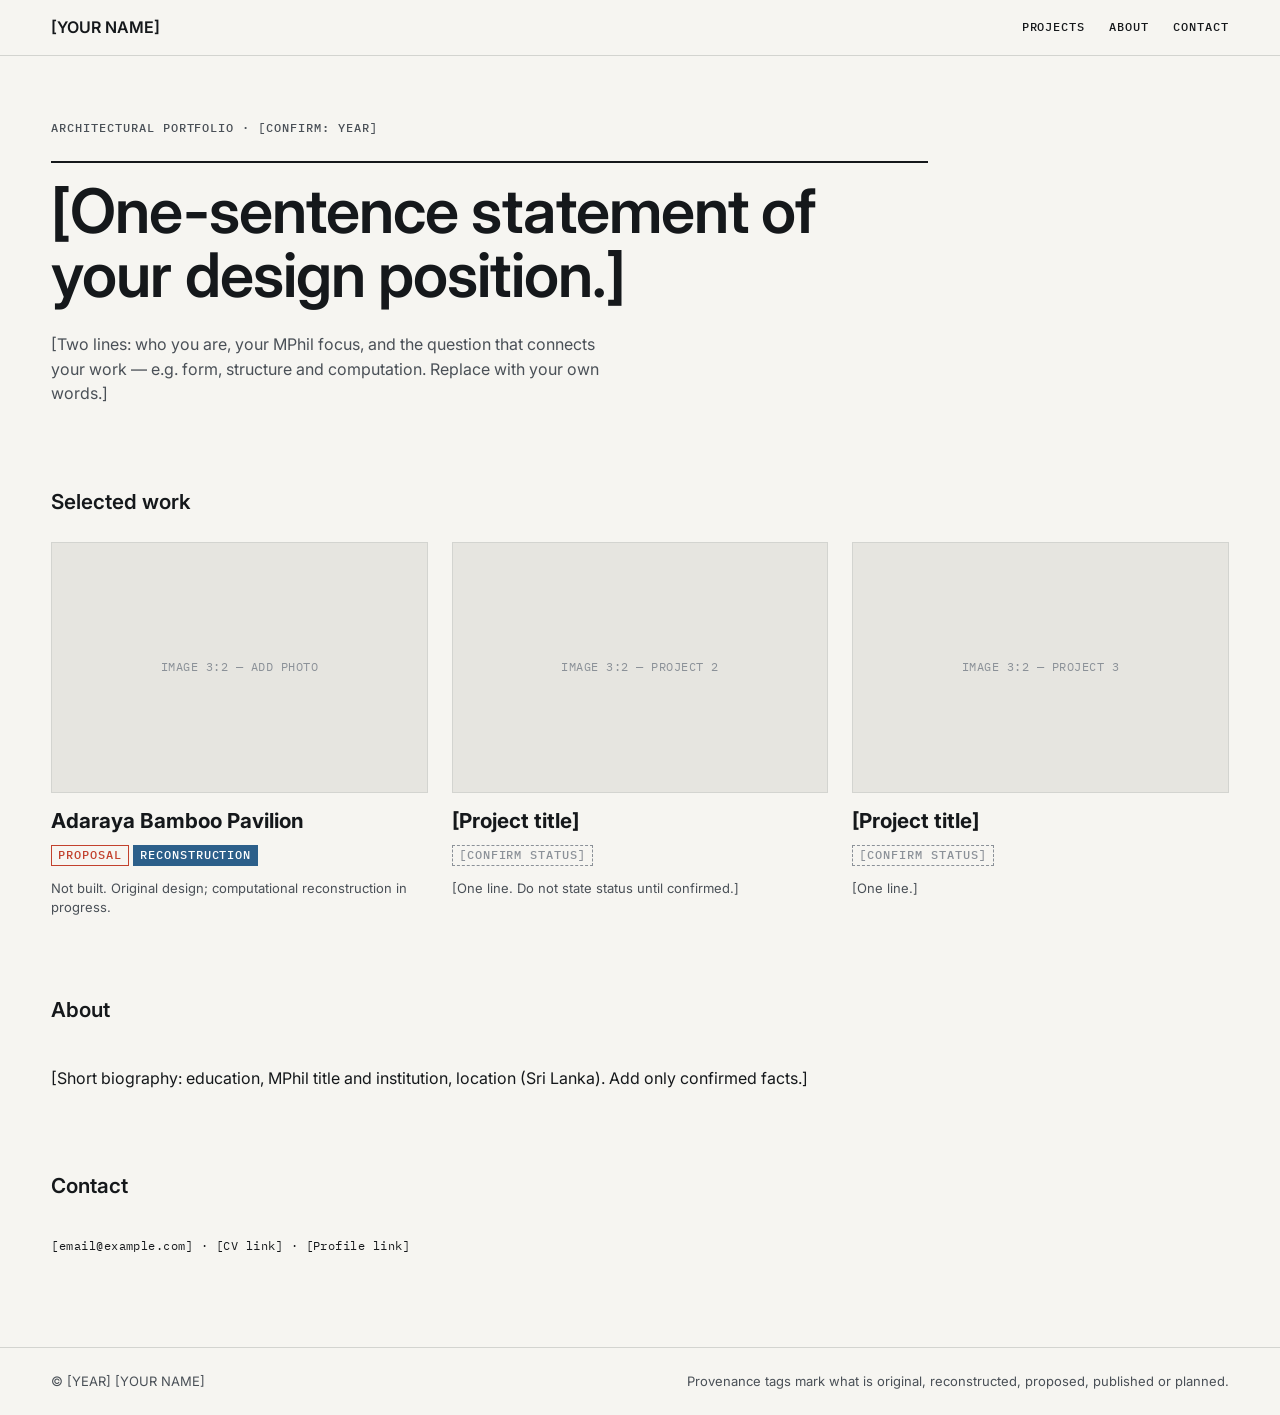
==== index.html @ 56c0d3c2 "Add files via upload" ====
<!doctype html>
<html lang="en">
<head>
<meta charset="utf-8">
<meta name="viewport" content="width=device-width, initial-scale=1">
<title>[YOUR NAME] — Architectural Portfolio</title>
<meta name="description" content="Architectural portfolio — [CONFIRM: one-line description].">
<link rel="preconnect" href="https://fonts.googleapis.com">
<link rel="preconnect" href="https://fonts.gstatic.com" crossorigin>
<link rel="stylesheet" href="https://fonts.googleapis.com/css2?family=Inter:wght@400;500;600&family=IBM+Plex+Mono:wght@400;500;600&display=swap">
<link rel="stylesheet" href="styles.css">
</head>
<body>
<header class="pf-nav"><div class="pf-grid">
  <a class="brand" href="./">[YOUR NAME]</a>
  <nav aria-label="Main"><ul class="pf-label">
    <li><a href="#projects">Projects</a></li>
    <li><a href="#about">About</a></li>
    <li><a href="#contact">Contact</a></li>
  </ul></nav>
</div></header>

<main>
<div class="pf-hero"><div class="pf-grid">
  <p class="pf-label" style="grid-column:1/-1">Architectural portfolio · [CONFIRM: year]</p>
  <h1>[One-sentence statement of your design position.]</h1>
  <p>[Two lines: who you are, your MPhil focus, and the question that connects your work — e.g. form, structure and computation. Replace with your own words.]</p>
</div></div>

<section id="projects"><div class="pf-grid">
  <h2>Selected work</h2>

  <a class="pf-card" href="adaraya/">
    <figure class="pf-figure">
      <div class="pf-figure__plate"><div class="pf-ph pf-annot">IMAGE 3:2 — ADD PHOTO</div></div>
      <figcaption class="pf-figure__caption">
        <h3>Adaraya Bamboo Pavilion</h3>
        <span class="pf-label pf-tag pf-tag--proposal">Proposal</span>
        <span class="pf-label pf-tag pf-tag--reconstruction">Reconstruction</span>
        <p class="pf-caption">Not built. Original design; computational reconstruction in progress.</p>
      </figcaption>
    </figure>
  </a>

  <a class="pf-card" href="#projects" aria-disabled="true">
    <figure class="pf-figure">
      <div class="pf-figure__plate"><div class="pf-ph pf-annot">IMAGE 3:2 — PROJECT 2</div></div>
      <figcaption class="pf-figure__caption">
        <h3>[Project title]</h3>
        <span class="pf-label pf-tag pf-tag--planned">[CONFIRM status]</span>
        <p class="pf-caption">[One line. Do not state status until confirmed.]</p>
      </figcaption>
    </figure>
  </a>

  <a class="pf-card" href="#projects" aria-disabled="true">
    <figure class="pf-figure">
      <div class="pf-figure__plate"><div class="pf-ph pf-annot">IMAGE 3:2 — PROJECT 3</div></div>
      <figcaption class="pf-figure__caption">
        <h3>[Project title]</h3>
        <span class="pf-label pf-tag pf-tag--planned">[CONFIRM status]</span>
        <p class="pf-caption">[One line.]</p>
      </figcaption>
    </figure>
  </a>
</div></section>

<section id="about"><div class="pf-grid">
  <h2>About</h2>
  <div class="pf-main-col"><p>[Short biography: education, MPhil title and institution, location (Sri Lanka). Add only confirmed facts.]</p></div>
</div></section>

<section id="contact"><div class="pf-grid">
  <h2>Contact</h2>
  <div class="pf-main-col"><p class="pf-annot">[email@example.com] · [CV link] · [Profile link]</p></div>
</div></section>
</main>

<footer class="pf-footer"><div class="pf-grid pf-caption">
  <span>© [YEAR] [YOUR NAME]</span>
  <span>Provenance tags mark what is original, reconstructed, proposed, published or planned.</span>
</div></footer>
</body>
</html>
---- styles.css ----
/* Architectural Portfolio design tokens v1.0 (2026-11-19)
   Prefix: --pf-   Print values in mm are reference only; web values are px/rem.
   1 print baseline (4 mm) = 1 web unit (--pf-u = 0.5rem = 8px). */


:root {
  /* colour */
  --pf-color-paper: #F6F5F1;   /* Page background */
  --pf-color-plate: #FFFFFF;   /* Drawing and screenshot plates */
  --pf-color-wash: #E6E5E0;   /* Image placeholders, quiet panels */
  --pf-color-rule: #D3D4D0;   /* Hairlines, grid lines, hatching */
  --pf-color-slate: #8B9198;   /* Dimension lines, hidden lines, tertiary labels */
  --pf-color-graphite: #4A5057;   /* Secondary text, captions, edges */
  --pf-color-ink: #15181B;   /* Primary text, cut lines, title rules */
  --pf-color-param: #2C5F8A;   /* Computed geometry, reconstruction, tension */
  --pf-color-thrust: #C2412D;   /* Accent: compression, proposals, one key point per page */
  --pf-color-param-tint: #DCE6EF;   /* Fill behind computed diagrams */
  --pf-color-thrust-tint: #F3DAD4;   /* Fill behind proposal notes */
  /* semantic aliases */
  --pf-color-bg: var(--pf-color-paper);
  --pf-color-surface: var(--pf-color-plate);
  --pf-color-text: var(--pf-color-ink);
  --pf-color-text-muted: var(--pf-color-graphite);
  --pf-color-line: var(--pf-color-rule);
  --pf-color-line-strong: var(--pf-color-slate);
  --pf-color-accent: var(--pf-color-thrust);
  --pf-color-computed: var(--pf-color-param);
  --pf-color-compression: var(--pf-color-thrust);
  --pf-color-tension: var(--pf-color-param);
  /* provenance */
  --pf-prov-original: var(--pf-color-ink);
  --pf-prov-reconstruction: var(--pf-color-param);
  --pf-prov-proposal: var(--pf-color-thrust);
  --pf-prov-published: var(--pf-color-ink);
  --pf-prov-planned: var(--pf-color-slate);

  /* typography */
  --pf-font-sans: Inter, Arial, 'Helvetica Neue', system-ui, sans-serif;
  --pf-font-mono: 'IBM Plex Mono', ui-monospace, Consolas, 'Courier New', monospace;
  --pf-type-display-size: clamp(2.25rem, 1.6rem + 2.8vw, 4rem);
  --pf-type-display-lh: 1.05;
  --pf-type-display-weight: 600;
  --pf-type-display-tracking: -0.015em;
  --pf-type-h1-size: clamp(1.75rem, 1.4rem + 1.2vw, 2.5rem);
  --pf-type-h1-lh: 1.15;
  --pf-type-h1-weight: 600;
  --pf-type-h1-tracking: -0.01em;
  --pf-type-h2-size: clamp(1.125rem, 1.05rem + 0.3vw, 1.375rem);
  --pf-type-h2-lh: 1.3;
  --pf-type-h2-weight: 600;
  --pf-type-h2-tracking: 0;
  --pf-type-body-size: 1rem;
  --pf-type-body-lh: 1.55;
  --pf-type-body-weight: 400;
  --pf-type-body-tracking: 0;
  --pf-type-caption-size: 0.8125rem;
  --pf-type-caption-lh: 1.45;
  --pf-type-caption-weight: 400;
  --pf-type-caption-tracking: 0;
  --pf-type-label-size: 0.75rem;
  --pf-type-label-lh: 1.4;
  --pf-type-label-weight: 500;
  --pf-type-label-tracking: 0.08em;
  --pf-type-annot-size: 0.75rem;
  --pf-type-annot-lh: 1.4;
  --pf-type-annot-weight: 400;
  --pf-type-annot-tracking: 0.04em;

  /* spacing: 1 unit = 8px = one 4 mm print baseline */
  --pf-u: 0.5rem;
  --pf-space-1: 0.25rem;   /* 4px */
  --pf-space-2: 0.5rem;   /* 8px */
  --pf-space-3: 0.75rem;   /* 12px */
  --pf-space-4: 1rem;   /* 16px */
  --pf-space-5: 1.5rem;   /* 24px */
  --pf-space-6: 2rem;   /* 32px */
  --pf-space-7: 3rem;   /* 48px */
  --pf-space-8: 4rem;   /* 64px */
  --pf-space-9: 6rem;   /* 96px */

  /* grid (mobile first) */
  --pf-cols: 4;  --pf-gutter: 16px;  --pf-margin: 16px;  --pf-max: 1440px;
  --pf-nav-h: 56px;

  /* lines (web equivalents of print weights) */
  --pf-line-hair: 1px;  --pf-line-edge: 1.5px;  --pf-line-cut: 2px;

  /* image ratios */
  --pf-ratio-plate: 297 / 210;
  --pf-ratio-photo: 3 / 2;
  --pf-ratio-photo-43: 4 / 3;
  --pf-ratio-wide: 16 / 9;
  --pf-ratio-viewer: 16 / 10;
  --pf-ratio-pano: 4 / 1;
  --pf-ratio-square: 1 / 1;
  --pf-ratio-portrait: 4 / 5;

  /* motion */
  --pf-ms-fast: 120ms;  --pf-ms-base: 200ms;  --pf-ease: cubic-bezier(0.2, 0, 0, 1);
}

/* breakpoints: use min-width, mobile first. Custom properties cannot be used inside @media. */
@media (min-width: 600px) { :root { --pf-cols: 8; --pf-gutter: 20px; --pf-margin: 24px; } }
@media (min-width: 1024px) { :root { --pf-cols: 12; --pf-gutter: 24px; --pf-margin: clamp(24px, 4vw, 64px); } }
@media (min-width: 1440px) { :root { --pf-cols: 12; --pf-gutter: 24px; --pf-margin: 64px; } }

/* ---------- base layer (small, optional) ---------- */
html { font-size: 100%; }
body { margin: 0; background: var(--pf-color-bg); color: var(--pf-color-text);
  font: var(--pf-type-body-weight) var(--pf-type-body-size)/var(--pf-type-body-lh) var(--pf-font-sans); }
.pf-grid { display: grid; grid-template-columns: repeat(var(--pf-cols), minmax(0, 1fr));
  column-gap: var(--pf-gutter); row-gap: var(--pf-gutter);
  max-width: var(--pf-max); margin-inline: auto; padding-inline: var(--pf-margin); }
.pf-label { font: var(--pf-type-label-weight) var(--pf-type-label-size)/var(--pf-type-label-lh) var(--pf-font-mono);
  letter-spacing: var(--pf-type-label-tracking); text-transform: uppercase; }
.pf-annot { font: var(--pf-type-annot-weight) var(--pf-type-annot-size)/var(--pf-type-annot-lh) var(--pf-font-mono);
  letter-spacing: var(--pf-type-annot-tracking); }
.pf-caption { font-size: var(--pf-type-caption-size); line-height: var(--pf-type-caption-lh); color: var(--pf-color-text-muted); }
.pf-h1 { font-size: var(--pf-type-h1-size); line-height: var(--pf-type-h1-lh); font-weight: 600; letter-spacing: var(--pf-type-h1-tracking); }
.pf-tag { display: inline-block; padding: 1px 6px; border: 1px solid currentColor; }
.pf-tag--original { background: var(--pf-prov-original); color: var(--pf-color-paper); border-color: var(--pf-prov-original); }
.pf-tag--reconstruction { background: var(--pf-prov-reconstruction); color: #fff; border-color: var(--pf-prov-reconstruction); }
.pf-tag--proposal { color: var(--pf-prov-proposal); }
.pf-tag--published { color: var(--pf-prov-published); }
.pf-tag--planned { color: var(--pf-prov-planned); border-style: dashed; }
.pf-figure { margin: 0; }
.pf-figure__plate { aspect-ratio: var(--pf-ratio-photo); background: var(--pf-color-wash); overflow: hidden; }
.pf-figure__plate--drawing { aspect-ratio: var(--pf-ratio-plate); background: var(--pf-color-surface); }
.pf-figure__plate--viewer { aspect-ratio: var(--pf-ratio-viewer); }
.pf-figure__plate > img, .pf-figure__plate > svg { width: 100%; height: 100%; object-fit: cover; display: block; }
.pf-figure__caption { margin-top: var(--pf-space-2); }
@media (prefers-reduced-motion: reduce) { * { transition: none !important; animation: none !important; } }

/* ---------- site layer ---------- */
*,*::before,*::after{box-sizing:border-box}
a{color:inherit;text-underline-offset:3px}
a:hover{color:var(--pf-color-param)}
:focus-visible{outline:2px solid var(--pf-color-param);outline-offset:2px}
.pf-nav{position:sticky;top:0;z-index:10;height:var(--pf-nav-h);background:var(--pf-color-paper);border-bottom:var(--pf-line-hair) solid var(--pf-color-rule)}
.pf-nav .pf-grid{height:100%;align-items:center;display:flex;justify-content:space-between}
.pf-nav a{text-decoration:none}
.pf-nav ul{display:flex;gap:var(--pf-space-5);list-style:none;margin:0;padding:0}
.pf-nav .brand{font-weight:600}
.pf-hero{padding-block:var(--pf-space-8) var(--pf-space-7)}
.pf-hero h1{grid-column:1/-1;font-size:var(--pf-type-display-size);line-height:var(--pf-type-display-lh);font-weight:var(--pf-type-display-weight);letter-spacing:var(--pf-type-display-tracking);margin:0;border-top:var(--pf-line-cut) solid var(--pf-color-ink);padding-top:var(--pf-space-4)}
.pf-hero p{grid-column:1/-1;max-width:40rem;color:var(--pf-color-text-muted);margin:0}
@media(min-width:1024px){.pf-hero h1{grid-column:1/10}.pf-hero p{grid-column:1/7}}
section{padding-block:var(--pf-space-6)}
section>.pf-grid>h2{grid-column:1/-1;font-size:var(--pf-type-h2-size);margin:0;font-weight:600}
.pf-card{grid-column:1/-1;text-decoration:none;display:block}
@media(min-width:600px){.pf-card{grid-column:span 4}}
@media(min-width:1024px){.pf-card{grid-column:span 4}}
.pf-card .pf-figure__plate{border:var(--pf-line-hair) solid var(--pf-color-rule);transition:border-color var(--pf-ms-base) var(--pf-ease)}
.pf-card:hover .pf-figure__plate{border-color:var(--pf-color-ink)}
.pf-card h3{font-size:var(--pf-type-h2-size);margin:var(--pf-space-3) 0 var(--pf-space-1)}
.pf-ph{display:flex;align-items:center;justify-content:center;height:100%;color:var(--pf-color-slate)}
.pf-main-col{grid-column:1/-1}
@media(min-width:1024px){.pf-main-col{grid-column:1/9}.pf-side{grid-column:9/-1}}
.pf-side{grid-column:1/-1;border-top:var(--pf-line-hair) solid var(--pf-color-rule);padding-top:var(--pf-space-3)}
.pf-side dt{margin-top:var(--pf-space-3);color:var(--pf-color-text-muted)}
.pf-side dd{margin:var(--pf-space-1) 0 0}
.pf-note{background:var(--pf-color-thrust-tint);padding:var(--pf-space-3) var(--pf-space-4);border-left:3px solid var(--pf-color-thrust)}
.pf-block{grid-column:1/-1}
.pf-block h2{font-size:var(--pf-type-h2-size);margin:0 0 var(--pf-space-3)}
.pf-footer{border-top:var(--pf-line-hair) solid var(--pf-color-rule);padding-block:var(--pf-space-5);margin-top:var(--pf-space-7)}
.pf-footer .pf-grid{display:flex;justify-content:space-between;flex-wrap:wrap;gap:var(--pf-space-3)}
@media(min-width:1024px){.pf-side{grid-column:9/-1;border-top:0;padding-top:0}}
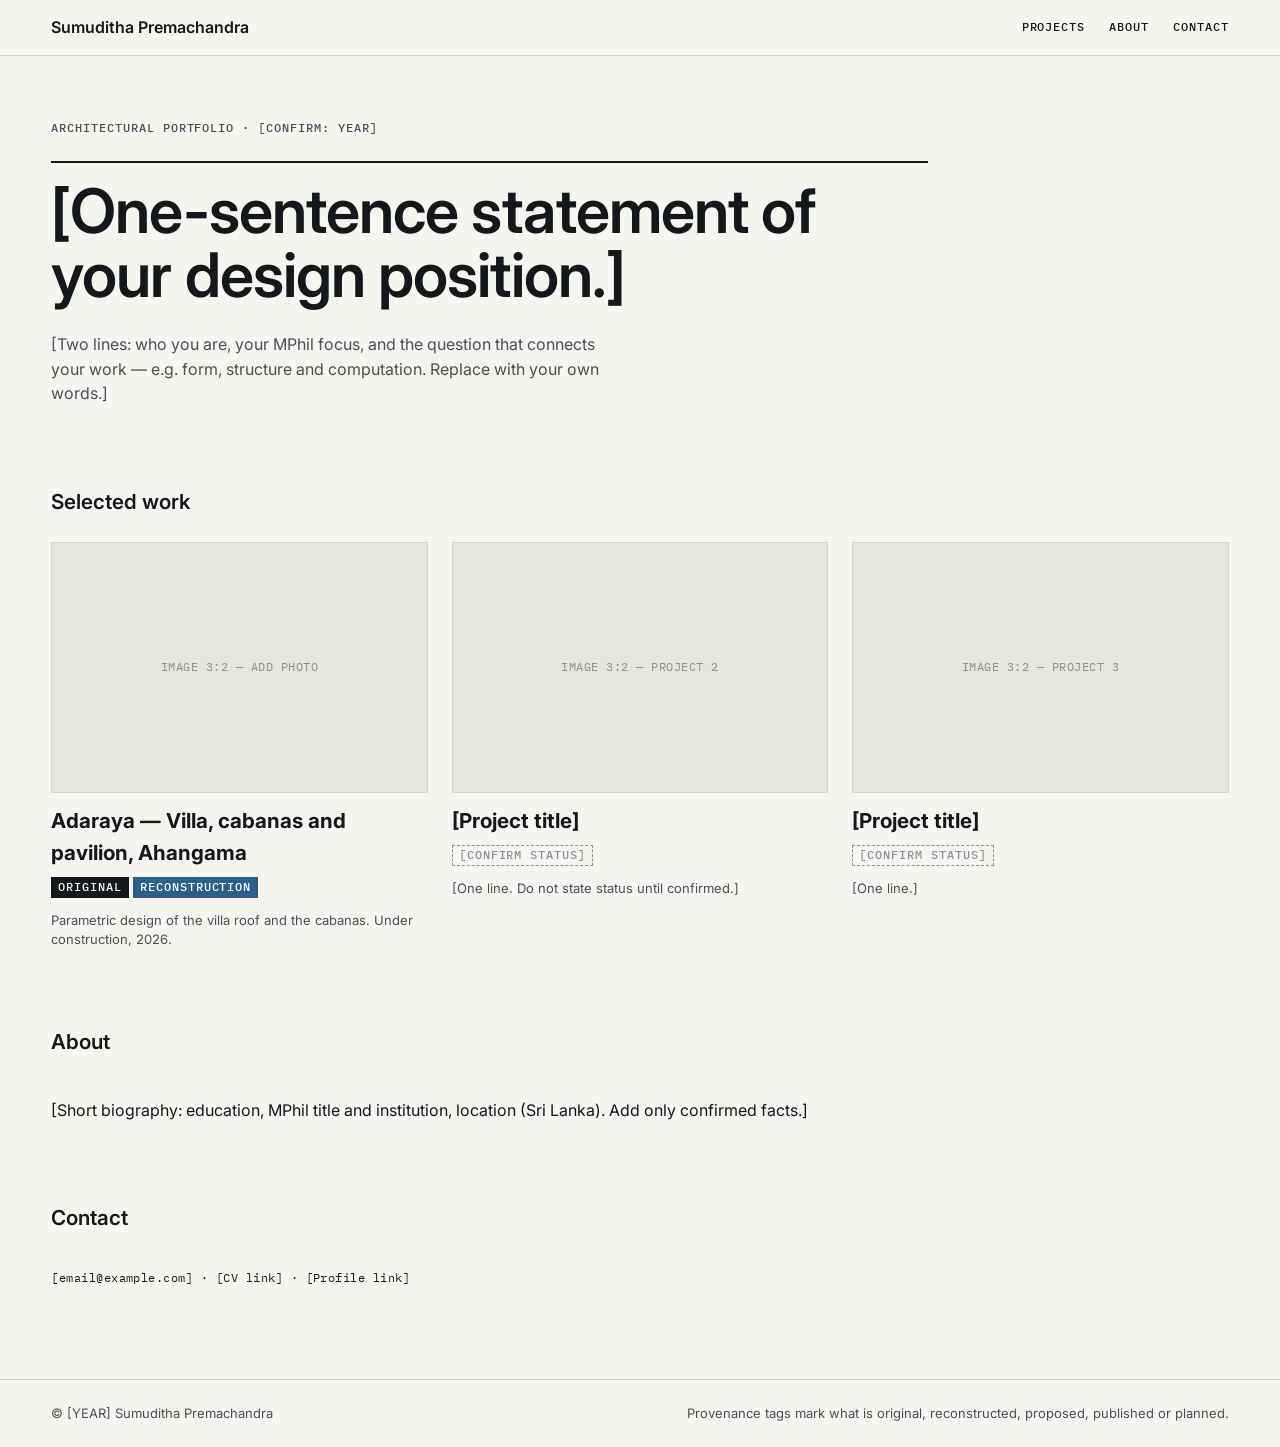
==== commit 42d97f0e: "Add name and Adaraya project details Co-Authored-By: Claude Sonnet 5.5 <noreply@anthropic.com> Claud" ====
--- a/index.html
+++ b/index.html
@@ -3,7 +3,7 @@
 <head>
 <meta charset="utf-8">
 <meta name="viewport" content="width=device-width, initial-scale=1">
-<title>[YOUR NAME] — Architectural Portfolio</title>
+<title>Sumuditha Premachandra — Architectural Portfolio</title>
 <meta name="description" content="Architectural portfolio — [CONFIRM: one-line description].">
 <link rel="preconnect" href="https://fonts.googleapis.com">
 <link rel="preconnect" href="https://fonts.gstatic.com" crossorigin>
@@ -12,7 +12,7 @@
 </head>
 <body>
 <header class="pf-nav"><div class="pf-grid">
-  <a class="brand" href="./">[YOUR NAME]</a>
+  <a class="brand" href="./">Sumuditha Premachandra</a>
   <nav aria-label="Main"><ul class="pf-label">
     <li><a href="#projects">Projects</a></li>
     <li><a href="#about">About</a></li>
@@ -34,10 +34,10 @@
     <figure class="pf-figure">
       <div class="pf-figure__plate"><div class="pf-ph pf-annot">IMAGE 3:2 — ADD PHOTO</div></div>
       <figcaption class="pf-figure__caption">
-        <h3>Adaraya Bamboo Pavilion</h3>
-        <span class="pf-label pf-tag pf-tag--proposal">Proposal</span>
+        <h3>Adaraya — Villa, cabanas and pavilion, Ahangama</h3>
+        <span class="pf-label pf-tag pf-tag--original">Original</span>
         <span class="pf-label pf-tag pf-tag--reconstruction">Reconstruction</span>
-        <p class="pf-caption">Not built. Original design; computational reconstruction in progress.</p>
+        <p class="pf-caption">Parametric design of the villa roof and the cabanas. Under construction, 2026.</p>
       </figcaption>
     </figure>
   </a>
@@ -77,7 +77,7 @@
 </main>
 
 <footer class="pf-footer"><div class="pf-grid pf-caption">
-  <span>© [YEAR] [YOUR NAME]</span>
+  <span>© [YEAR] Sumuditha Premachandra</span>
   <span>Provenance tags mark what is original, reconstructed, proposed, published or planned.</span>
 </div></footer>
 </body>
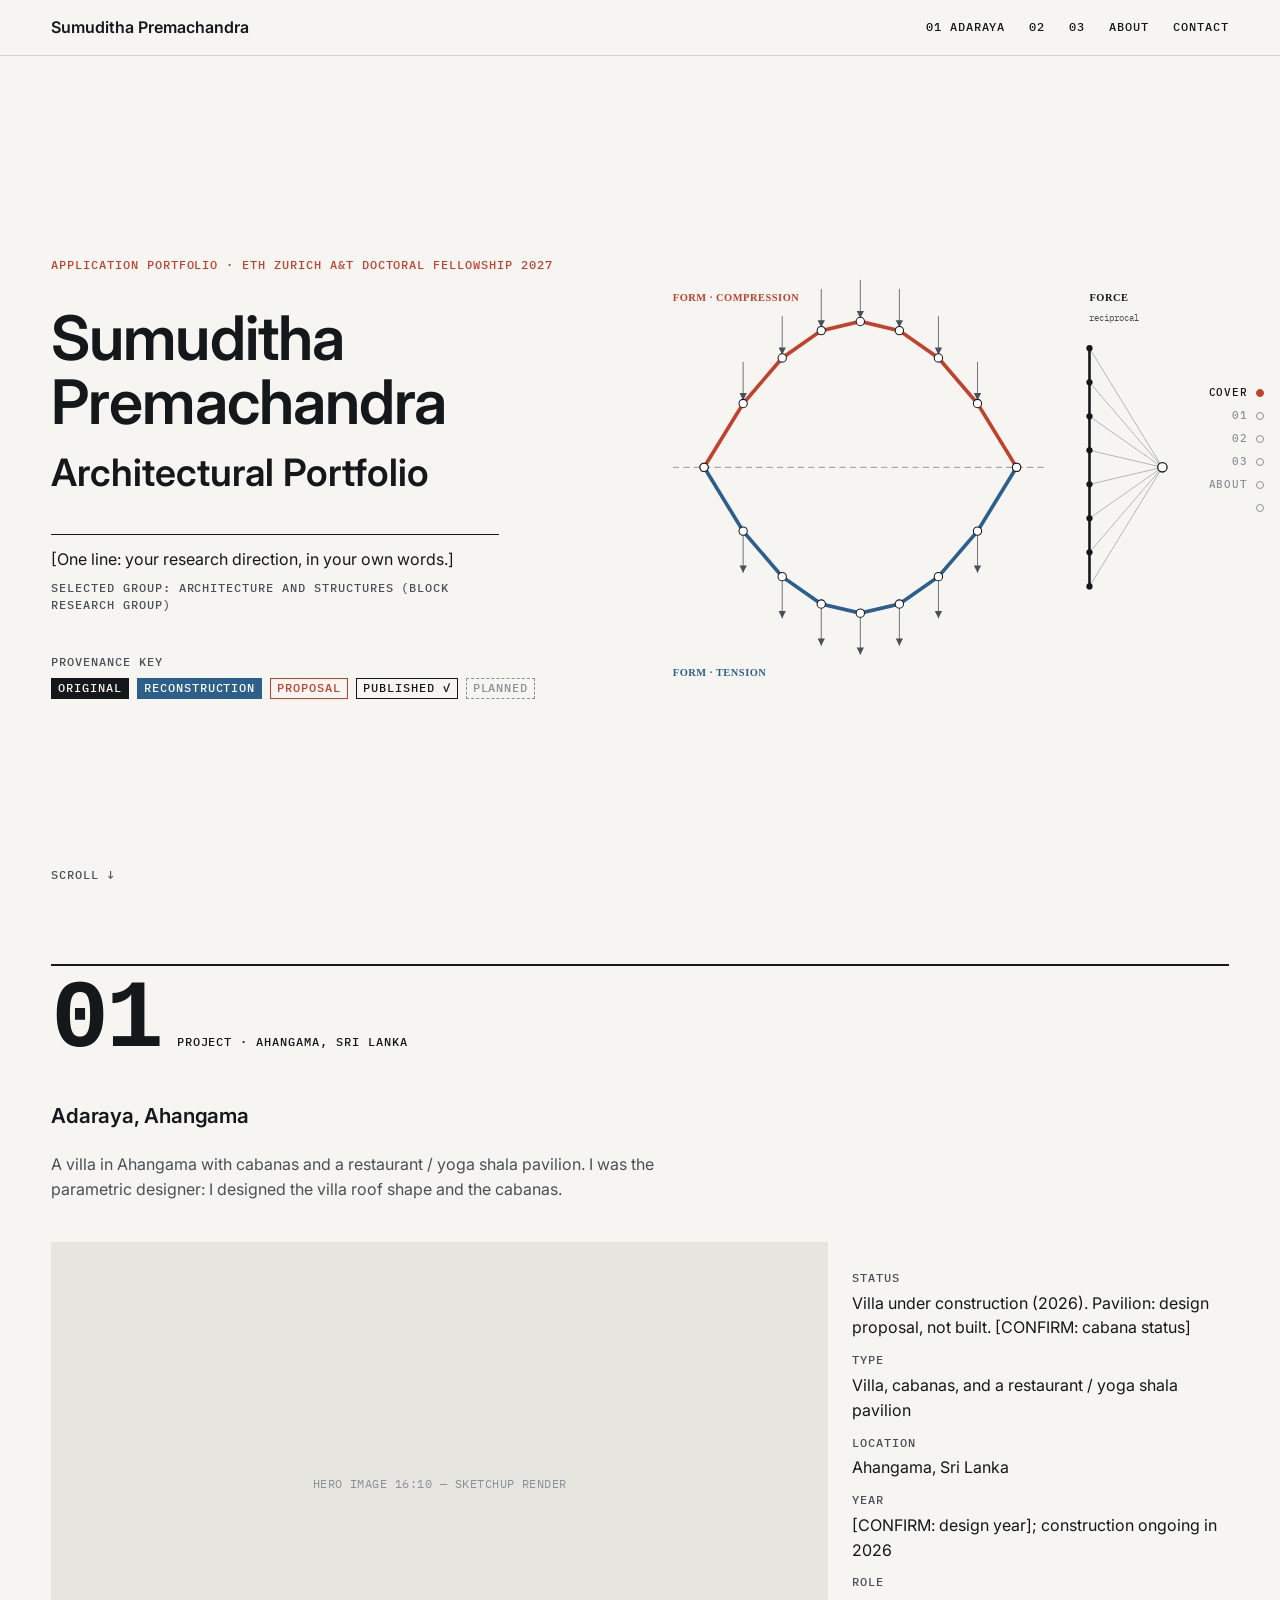
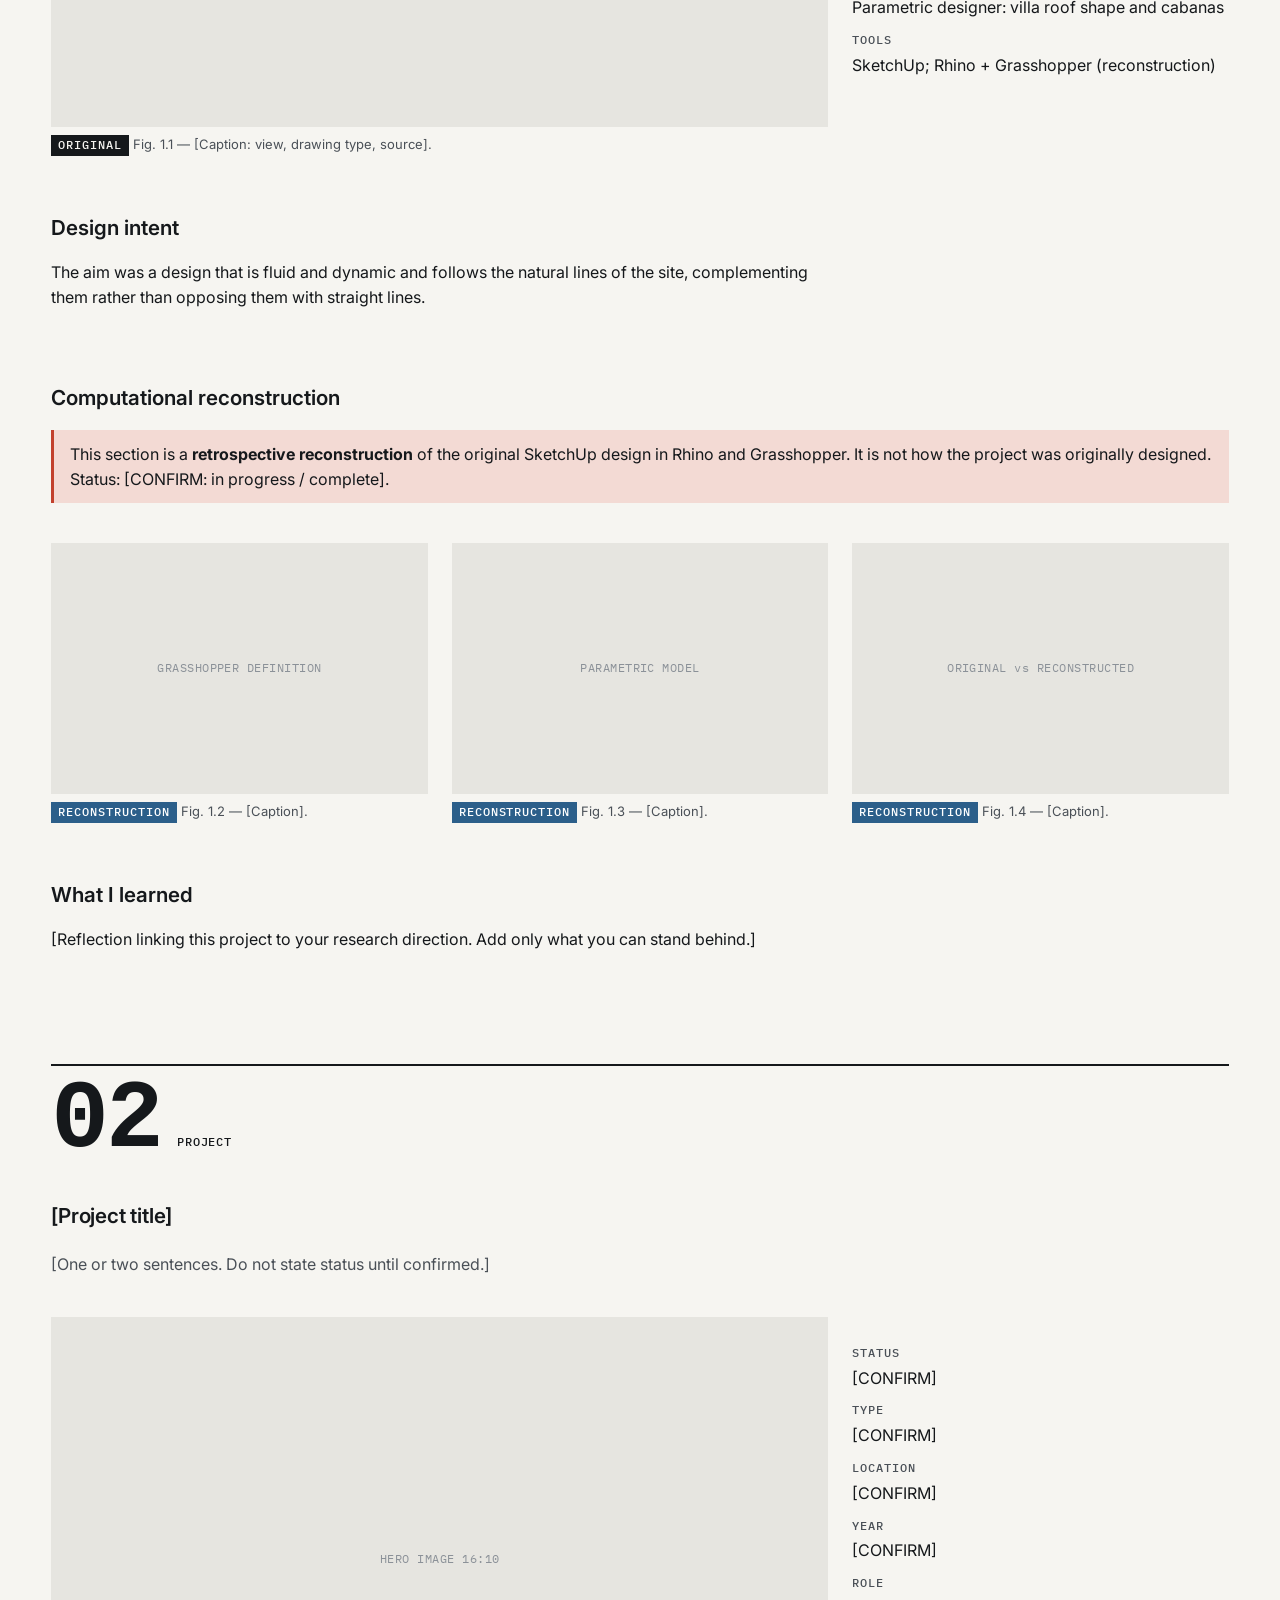
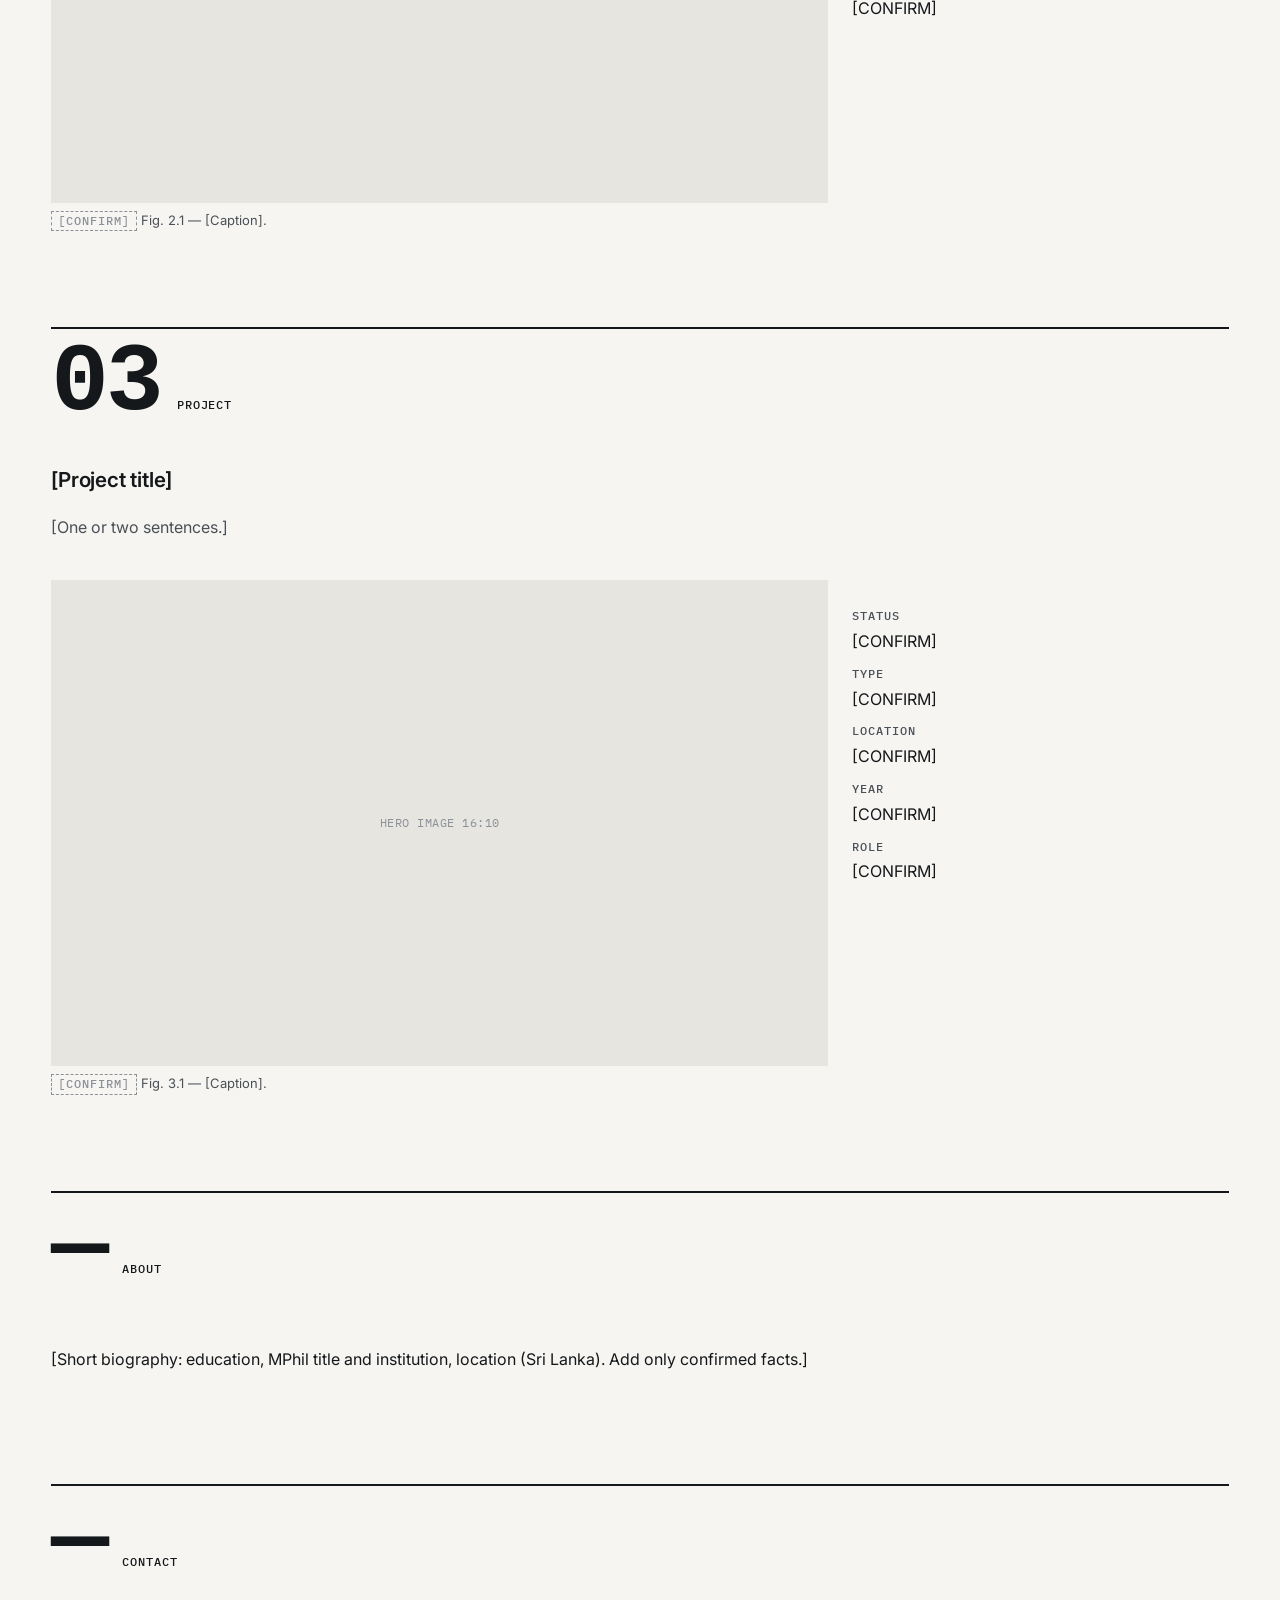
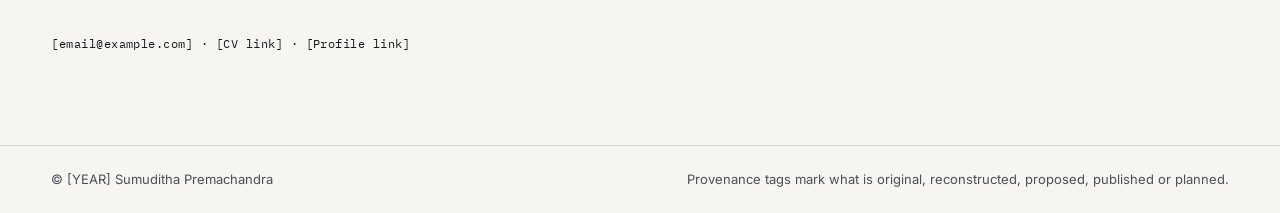
==== commit 67bc3947: "Single-page scrolling portfolio with cover, numbered project sections and progress indicator Co-Auth" ====
--- a/index.html
+++ b/index.html
@@ -4,7 +4,7 @@
 <meta charset="utf-8">
 <meta name="viewport" content="width=device-width, initial-scale=1">
 <title>Sumuditha Premachandra — Architectural Portfolio</title>
-<meta name="description" content="Architectural portfolio — [CONFIRM: one-line description].">
+<meta name="description" content="Architectural portfolio of Sumuditha Premachandra, applying to the ETH Zurich Architecture and Technology Doctoral Fellowship 2027.">
 <link rel="preconnect" href="https://fonts.googleapis.com">
 <link rel="preconnect" href="https://fonts.gstatic.com" crossorigin>
 <link rel="stylesheet" href="https://fonts.googleapis.com/css2?family=Inter:wght@400;500;600&family=IBM+Plex+Mono:wght@400;500;600&display=swap">
@@ -12,73 +12,171 @@
 </head>
 <body>
 <header class="pf-nav"><div class="pf-grid">
-  <a class="brand" href="./">Sumuditha Premachandra</a>
+  <a class="brand" href="#top">Sumuditha Premachandra</a>
   <nav aria-label="Main"><ul class="pf-label">
-    <li><a href="#projects">Projects</a></li>
+    <li><a href="#adaraya">01 Adaraya</a></li>
+    <li><a href="#project-2">02</a></li>
+    <li><a href="#project-3">03</a></li>
     <li><a href="#about">About</a></li>
     <li><a href="#contact">Contact</a></li>
   </ul></nav>
 </div></header>
 
+<nav class="pf-progress" aria-label="Section progress">
+  <a href="#top" data-s="top" aria-label="Cover"><span>Cover</span></a>
+  <a href="#adaraya" data-s="adaraya" aria-label="01 Adaraya"><span>01</span></a>
+  <a href="#project-2" data-s="project-2" aria-label="02"><span>02</span></a>
+  <a href="#project-3" data-s="project-3" aria-label="03"><span>03</span></a>
+  <a href="#about" data-s="about" aria-label="About"><span>About</span></a>
+  <a href="#contact" data-s="contact" aria-label="Contact"><span>Contact</span></a>
+</nav>
+
 <main>
-<div class="pf-hero"><div class="pf-grid">
-  <p class="pf-label" style="grid-column:1/-1">Architectural portfolio · [CONFIRM: year]</p>
-  <h1>[One-sentence statement of your design position.]</h1>
-  <p>[Two lines: who you are, your MPhil focus, and the question that connects your work — e.g. form, structure and computation. Replace with your own words.]</p>
-</div></div>
-
-<section id="projects"><div class="pf-grid">
-  <h2>Selected work</h2>
-
-  <a class="pf-card" href="adaraya/">
-    <figure class="pf-figure">
-      <div class="pf-figure__plate"><div class="pf-ph pf-annot">IMAGE 3:2 — ADD PHOTO</div></div>
-      <figcaption class="pf-figure__caption">
-        <h3>Adaraya — Villa, cabanas and pavilion, Ahangama</h3>
-        <span class="pf-label pf-tag pf-tag--original">Original</span>
-        <span class="pf-label pf-tag pf-tag--reconstruction">Reconstruction</span>
-        <p class="pf-caption">Parametric design of the villa roof and the cabanas. Under construction, 2026.</p>
-      </figcaption>
-    </figure>
-  </a>
-
-  <a class="pf-card" href="#projects" aria-disabled="true">
-    <figure class="pf-figure">
-      <div class="pf-figure__plate"><div class="pf-ph pf-annot">IMAGE 3:2 — PROJECT 2</div></div>
-      <figcaption class="pf-figure__caption">
-        <h3>[Project title]</h3>
-        <span class="pf-label pf-tag pf-tag--planned">[CONFIRM status]</span>
-        <p class="pf-caption">[One line. Do not state status until confirmed.]</p>
-      </figcaption>
-    </figure>
-  </a>
-
-  <a class="pf-card" href="#projects" aria-disabled="true">
-    <figure class="pf-figure">
-      <div class="pf-figure__plate"><div class="pf-ph pf-annot">IMAGE 3:2 — PROJECT 3</div></div>
-      <figcaption class="pf-figure__caption">
-        <h3>[Project title]</h3>
-        <span class="pf-label pf-tag pf-tag--planned">[CONFIRM status]</span>
-        <p class="pf-caption">[One line.]</p>
-      </figcaption>
-    </figure>
-  </a>
+<!-- COVER -->
+<section id="top" class="pf-cover" data-section="top"><div class="pf-grid">
+  <div class="pf-cover__text">
+    <p class="pf-label pf-accent">Application portfolio · ETH Zurich A&amp;T Doctoral Fellowship 2027</p>
+    <h1 class="pf-cover__name">Sumuditha Premachandra</h1>
+    <p class="pf-cover__title">Architectural Portfolio</p>
+    <div class="pf-cover__rule">
+      <p>[One line: your research direction, in your own words.]</p>
+      <p class="pf-label pf-muted">Selected group: Architecture and Structures (Block Research Group)</p>
+    </div>
+    <div class="pf-cover__key">
+      <p class="pf-label pf-muted">Provenance key</p>
+      <span class="pf-label pf-tag pf-tag--original">Original</span>
+      <span class="pf-label pf-tag pf-tag--reconstruction">Reconstruction</span>
+      <span class="pf-label pf-tag pf-tag--proposal">Proposal</span>
+      <span class="pf-label pf-tag pf-tag--published">Published ✓</span>
+      <span class="pf-label pf-tag pf-tag--planned">Planned</span>
+    </div>
+  </div>
+  <div class="pf-cover__motif" role="img" aria-label="Form and force diagram: a compression arch in red above a tension chain in blue, with a reciprocal force polygon"><svg xmlns="http://www.w3.org/2000/svg" viewBox="0 0 100 84" width="100%" height="100%" ><line x1="4.00" y1="40.00" x2="76.00" y2="40.00" stroke="#8B9198" stroke-width="0.18" stroke-dasharray="1.2 0.8"/><polyline points="10.00,40.00 17.50,27.75 25.00,19.00 32.50,13.75 40.00,12.00 47.50,13.75 55.00,19.00 62.50,27.75 70.00,40.00" fill="none" stroke="#C2412D" stroke-width="0.7"/><polyline points="10.00,40.00 17.50,52.25 25.00,61.00 32.50,66.25 40.00,68.00 47.50,66.25 55.00,61.00 62.50,52.25 70.00,40.00" fill="none" stroke="#2C5F8A" stroke-width="0.7"/><line x1="17.50" y1="19.75" x2="17.50" y2="26.95" stroke="#4A5057" stroke-width="0.15"/><polygon points="16.80,25.75 18.20,25.75 17.50,27.15" fill="#4A5057"/><line x1="17.50" y1="53.05" x2="17.50" y2="60.25" stroke="#4A5057" stroke-width="0.15"/><polygon points="16.80,58.85 18.20,58.85 17.50,60.25" fill="#4A5057"/><line x1="25.00" y1="11.00" x2="25.00" y2="18.20" stroke="#4A5057" stroke-width="0.15"/><polygon points="24.30,17.00 25.70,17.00 25.00,18.40" fill="#4A5057"/><line x1="25.00" y1="61.80" x2="25.00" y2="69.00" stroke="#4A5057" stroke-width="0.15"/><polygon points="24.30,67.60 25.70,67.60 25.00,69.00" fill="#4A5057"/><line x1="32.50" y1="5.75" x2="32.50" y2="12.95" stroke="#4A5057" stroke-width="0.15"/><polygon points="31.80,11.75 33.20,11.75 32.50,13.15" fill="#4A5057"/><line x1="32.50" y1="67.05" x2="32.50" y2="74.25" stroke="#4A5057" stroke-width="0.15"/><polygon points="31.80,72.85 33.20,72.85 32.50,74.25" fill="#4A5057"/><line x1="40.00" y1="4.00" x2="40.00" y2="11.20" stroke="#4A5057" stroke-width="0.15"/><polygon points="39.30,10.00 40.70,10.00 40.00,11.40" fill="#4A5057"/><line x1="40.00" y1="68.80" x2="40.00" y2="76.00" stroke="#4A5057" stroke-width="0.15"/><polygon points="39.30,74.60 40.70,74.60 40.00,76.00" fill="#4A5057"/><line x1="47.50" y1="5.75" x2="47.50" y2="12.95" stroke="#4A5057" stroke-width="0.15"/><polygon points="46.80,11.75 48.20,11.75 47.50,13.15" fill="#4A5057"/><line x1="47.50" y1="67.05" x2="47.50" y2="74.25" stroke="#4A5057" stroke-width="0.15"/><polygon points="46.80,72.85 48.20,72.85 47.50,74.25" fill="#4A5057"/><line x1="55.00" y1="11.00" x2="55.00" y2="18.20" stroke="#4A5057" stroke-width="0.15"/><polygon points="54.30,17.00 55.70,17.00 55.00,18.40" fill="#4A5057"/><line x1="55.00" y1="61.80" x2="55.00" y2="69.00" stroke="#4A5057" stroke-width="0.15"/><polygon points="54.30,67.60 55.70,67.60 55.00,69.00" fill="#4A5057"/><line x1="62.50" y1="19.75" x2="62.50" y2="26.95" stroke="#4A5057" stroke-width="0.15"/><polygon points="61.80,25.75 63.20,25.75 62.50,27.15" fill="#4A5057"/><line x1="62.50" y1="53.05" x2="62.50" y2="60.25" stroke="#4A5057" stroke-width="0.15"/><polygon points="61.80,58.85 63.20,58.85 62.50,60.25" fill="#4A5057"/><circle cx="10.00" cy="40.00" r="0.8" fill="#fff" stroke="#15181B" stroke-width="0.2"/><circle cx="17.50" cy="27.75" r="0.8" fill="#fff" stroke="#15181B" stroke-width="0.2"/><circle cx="25.00" cy="19.00" r="0.8" fill="#fff" stroke="#15181B" stroke-width="0.2"/><circle cx="32.50" cy="13.75" r="0.8" fill="#fff" stroke="#15181B" stroke-width="0.2"/><circle cx="40.00" cy="12.00" r="0.8" fill="#fff" stroke="#15181B" stroke-width="0.2"/><circle cx="47.50" cy="13.75" r="0.8" fill="#fff" stroke="#15181B" stroke-width="0.2"/><circle cx="55.00" cy="19.00" r="0.8" fill="#fff" stroke="#15181B" stroke-width="0.2"/><circle cx="62.50" cy="27.75" r="0.8" fill="#fff" stroke="#15181B" stroke-width="0.2"/><circle cx="70.00" cy="40.00" r="0.8" fill="#fff" stroke="#15181B" stroke-width="0.2"/><circle cx="10.00" cy="40.00" r="0.8" fill="#fff" stroke="#15181B" stroke-width="0.2"/><circle cx="17.50" cy="52.25" r="0.8" fill="#fff" stroke="#15181B" stroke-width="0.2"/><circle cx="25.00" cy="61.00" r="0.8" fill="#fff" stroke="#15181B" stroke-width="0.2"/><circle cx="32.50" cy="66.25" r="0.8" fill="#fff" stroke="#15181B" stroke-width="0.2"/><circle cx="40.00" cy="68.00" r="0.8" fill="#fff" stroke="#15181B" stroke-width="0.2"/><circle cx="47.50" cy="66.25" r="0.8" fill="#fff" stroke="#15181B" stroke-width="0.2"/><circle cx="55.00" cy="61.00" r="0.8" fill="#fff" stroke="#15181B" stroke-width="0.2"/><circle cx="62.50" cy="52.25" r="0.8" fill="#fff" stroke="#15181B" stroke-width="0.2"/><circle cx="70.00" cy="40.00" r="0.8" fill="#fff" stroke="#15181B" stroke-width="0.2"/><line x1="98.00" y1="40.00" x2="84.00" y2="17.13" stroke="#8B9198" stroke-width="0.12"/><line x1="98.00" y1="40.00" x2="84.00" y2="23.67" stroke="#8B9198" stroke-width="0.12"/><line x1="98.00" y1="40.00" x2="84.00" y2="30.20" stroke="#8B9198" stroke-width="0.12"/><line x1="98.00" y1="40.00" x2="84.00" y2="36.73" stroke="#8B9198" stroke-width="0.12"/><line x1="98.00" y1="40.00" x2="84.00" y2="43.27" stroke="#8B9198" stroke-width="0.12"/><line x1="98.00" y1="40.00" x2="84.00" y2="49.80" stroke="#8B9198" stroke-width="0.12"/><line x1="98.00" y1="40.00" x2="84.00" y2="56.33" stroke="#8B9198" stroke-width="0.12"/><line x1="98.00" y1="40.00" x2="84.00" y2="62.87" stroke="#8B9198" stroke-width="0.12"/><line x1="84.00" y1="17.13" x2="84.00" y2="62.87" stroke="#15181B" stroke-width="0.5"/><circle cx="84" cy="17.13" r="0.6" fill="#15181B"/><circle cx="84" cy="23.67" r="0.6" fill="#15181B"/><circle cx="84" cy="30.20" r="0.6" fill="#15181B"/><circle cx="84" cy="36.73" r="0.6" fill="#15181B"/><circle cx="84" cy="43.27" r="0.6" fill="#15181B"/><circle cx="84" cy="49.80" r="0.6" fill="#15181B"/><circle cx="84" cy="56.33" r="0.6" fill="#15181B"/><circle cx="84" cy="62.87" r="0.6" fill="#15181B"/><circle cx="98" cy="40" r="0.9" fill="#fff" stroke="#15181B" stroke-width="0.25"/><text x="4.00" y="8.00" font-family="'IBM Plex Mono'" font-size="2.0" fill="#C2412D" text-anchor="start" font-weight="600" letter-spacing="0.1">FORM · COMPRESSION</text><text x="4.00" y="80.00" font-family="'IBM Plex Mono'" font-size="2.0" fill="#2C5F8A" text-anchor="start" font-weight="600" letter-spacing="0.1">FORM · TENSION</text><text x="84.00" y="8.00" font-family="'IBM Plex Mono'" font-size="2.0" fill="#15181B" text-anchor="start" font-weight="600" letter-spacing="0.1">FORCE</text><text x="84.00" y="12.00" font-family="'IBM Plex Mono'" font-size="1.7" fill="#4A5057" text-anchor="start" font-weight="400" letter-spacing="0.0">reciprocal</text></svg></div>
+  <a class="pf-cover__cue pf-label" href="#adaraya">Scroll ↓</a>
 </div></section>
 
-<section id="about"><div class="pf-grid">
-  <h2>About</h2>
-  <div class="pf-main-col"><p>[Short biography: education, MPhil title and institution, location (Sri Lanka). Add only confirmed facts.]</p></div>
-</div></section>
+<!-- 01 ADARAYA -->
+<section id="adaraya" class="pf-project" data-section="adaraya">
+  <div class="pf-grid">
+    <div class="pf-divider"><span class="pf-divider__n">01</span><span class="pf-label">Project · Ahangama, Sri Lanka</span></div>
+    <h2 class="pf-project__title">Adaraya, Ahangama</h2>
+    <p class="pf-project__lede">A villa in Ahangama with cabanas and a restaurant / yoga shala pavilion. I was the parametric designer: I designed the villa roof shape and the cabanas.</p>
 
-<section id="contact"><div class="pf-grid">
-  <h2>Contact</h2>
-  <div class="pf-main-col"><p class="pf-annot">[email@example.com] · [CV link] · [Profile link]</p></div>
-</div></section>
+    <div class="pf-main-col">
+      <figure class="pf-figure">
+        <div class="pf-figure__plate pf-figure__plate--viewer"><div class="pf-ph pf-annot">HERO IMAGE 16:10 — SKETCHUP RENDER</div></div>
+        <figcaption class="pf-figure__caption pf-caption"><span class="pf-label pf-tag pf-tag--original">Original</span> Fig. 1.1 — [Caption: view, drawing type, source].</figcaption>
+      </figure>
+    </div>
+    <dl class="pf-side">
+      <dt class="pf-label">Status</dt><dd>Villa under construction (2026). Pavilion: design proposal, not built. [CONFIRM: cabana status]</dd>
+      <dt class="pf-label">Type</dt><dd>Villa, cabanas, and a restaurant / yoga shala pavilion</dd>
+      <dt class="pf-label">Location</dt><dd>Ahangama, Sri Lanka</dd>
+      <dt class="pf-label">Year</dt><dd>[CONFIRM: design year]; construction ongoing in 2026</dd>
+      <dt class="pf-label">Role</dt><dd>Parametric designer: villa roof shape and cabanas</dd>
+      <dt class="pf-label">Tools</dt><dd>SketchUp; Rhino + Grasshopper (reconstruction)</dd>
+    </dl>
+
+    <div class="pf-block pf-main-col pf-gap">
+      <h3>Design intent</h3>
+      <p>The aim was a design that is fluid and dynamic and follows the natural lines of the site, complementing them rather than opposing them with straight lines.</p>
+    </div>
+
+    <div class="pf-block pf-gap">
+      <h3>Computational reconstruction</h3>
+      <p class="pf-note">This section is a <strong>retrospective reconstruction</strong> of the original SketchUp design in Rhino and Grasshopper. It is not how the project was originally designed. Status: [CONFIRM: in progress / complete].</p>
+    </div>
+    <figure class="pf-figure pf-third"><div class="pf-figure__plate"><div class="pf-ph pf-annot">GRASSHOPPER DEFINITION</div></div><figcaption class="pf-figure__caption pf-caption"><span class="pf-label pf-tag pf-tag--reconstruction">Reconstruction</span> Fig. 1.2 — [Caption].</figcaption></figure>
+    <figure class="pf-figure pf-third"><div class="pf-figure__plate"><div class="pf-ph pf-annot">PARAMETRIC MODEL</div></div><figcaption class="pf-figure__caption pf-caption"><span class="pf-label pf-tag pf-tag--reconstruction">Reconstruction</span> Fig. 1.3 — [Caption].</figcaption></figure>
+    <figure class="pf-figure pf-third"><div class="pf-figure__plate"><div class="pf-ph pf-annot">ORIGINAL vs RECONSTRUCTED</div></div><figcaption class="pf-figure__caption pf-caption"><span class="pf-label pf-tag pf-tag--reconstruction">Reconstruction</span> Fig. 1.4 — [Caption].</figcaption></figure>
+
+    <div class="pf-block pf-main-col pf-gap">
+      <h3>What I learned</h3>
+      <p>[Reflection linking this project to your research direction. Add only what you can stand behind.]</p>
+    </div>
+  </div>
+</section>
+
+<!-- 02 -->
+<section id="project-2" class="pf-project" data-section="project-2">
+  <div class="pf-grid">
+    <div class="pf-divider"><span class="pf-divider__n">02</span><span class="pf-label">Project</span></div>
+    <h2 class="pf-project__title">[Project title]</h2>
+    <p class="pf-project__lede">[One or two sentences. Do not state status until confirmed.]</p>
+    <div class="pf-main-col">
+      <figure class="pf-figure">
+        <div class="pf-figure__plate pf-figure__plate--viewer"><div class="pf-ph pf-annot">HERO IMAGE 16:10</div></div>
+        <figcaption class="pf-figure__caption pf-caption"><span class="pf-label pf-tag pf-tag--planned">[CONFIRM]</span> Fig. 2.1 — [Caption].</figcaption>
+      </figure>
+    </div>
+    <dl class="pf-side">
+      <dt class="pf-label">Status</dt><dd>[CONFIRM]</dd>
+      <dt class="pf-label">Type</dt><dd>[CONFIRM]</dd>
+      <dt class="pf-label">Location</dt><dd>[CONFIRM]</dd>
+      <dt class="pf-label">Year</dt><dd>[CONFIRM]</dd>
+      <dt class="pf-label">Role</dt><dd>[CONFIRM]</dd>
+    </dl>
+  </div>
+</section>
+
+<!-- 03 -->
+<section id="project-3" class="pf-project" data-section="project-3">
+  <div class="pf-grid">
+    <div class="pf-divider"><span class="pf-divider__n">03</span><span class="pf-label">Project</span></div>
+    <h2 class="pf-project__title">[Project title]</h2>
+    <p class="pf-project__lede">[One or two sentences.]</p>
+    <div class="pf-main-col">
+      <figure class="pf-figure">
+        <div class="pf-figure__plate pf-figure__plate--viewer"><div class="pf-ph pf-annot">HERO IMAGE 16:10</div></div>
+        <figcaption class="pf-figure__caption pf-caption"><span class="pf-label pf-tag pf-tag--planned">[CONFIRM]</span> Fig. 3.1 — [Caption].</figcaption>
+      </figure>
+    </div>
+    <dl class="pf-side">
+      <dt class="pf-label">Status</dt><dd>[CONFIRM]</dd>
+      <dt class="pf-label">Type</dt><dd>[CONFIRM]</dd>
+      <dt class="pf-label">Location</dt><dd>[CONFIRM]</dd>
+      <dt class="pf-label">Year</dt><dd>[CONFIRM]</dd>
+      <dt class="pf-label">Role</dt><dd>[CONFIRM]</dd>
+    </dl>
+  </div>
+</section>
+
+<!-- ABOUT -->
+<section id="about" class="pf-project" data-section="about">
+  <div class="pf-grid">
+    <div class="pf-divider"><span class="pf-divider__n">—</span><span class="pf-label">About</span></div>
+    <div class="pf-main-col"><p>[Short biography: education, MPhil title and institution, location (Sri Lanka). Add only confirmed facts.]</p></div>
+  </div>
+</section>
+
+<!-- CONTACT -->
+<section id="contact" class="pf-project" data-section="contact">
+  <div class="pf-grid">
+    <div class="pf-divider"><span class="pf-divider__n">—</span><span class="pf-label">Contact</span></div>
+    <div class="pf-main-col"><p class="pf-annot">[email@example.com] · [CV link] · [Profile link]</p></div>
+  </div>
+</section>
 </main>
 
 <footer class="pf-footer"><div class="pf-grid pf-caption">
   <span>© [YEAR] Sumuditha Premachandra</span>
   <span>Provenance tags mark what is original, reconstructed, proposed, published or planned.</span>
 </div></footer>
+
+<script>
+(function () {
+  var links = document.querySelectorAll('.pf-progress a');
+  var secs = document.querySelectorAll('[data-section]');
+  if (!('IntersectionObserver' in window)) return;
+  var io = new IntersectionObserver(function (es) {
+    es.forEach(function (e) {
+      if (e.isIntersecting) {
+        links.forEach(function (l) { l.classList.toggle('is-active', l.dataset.s === e.target.dataset.section); });
+      }
+    });
+  }, { rootMargin: '-40% 0px -55% 0px' });
+  secs.forEach(function (s) { io.observe(s); });
+})();
+</script>
 </body>
 </html>
--- a/styles.css
+++ b/styles.css
@@ -165,3 +165,65 @@
 .pf-footer{border-top:var(--pf-line-hair) solid var(--pf-color-rule);padding-block:var(--pf-space-5);margin-top:var(--pf-space-7)}
 .pf-footer .pf-grid{display:flex;justify-content:space-between;flex-wrap:wrap;gap:var(--pf-space-3)}
 @media(min-width:1024px){.pf-side{grid-column:9/-1;border-top:0;padding-top:0}}
+
+/* ---------- single-page scroll layer ---------- */
+html{scroll-behavior:smooth}
+@media (prefers-reduced-motion:reduce){html{scroll-behavior:auto}}
+[id]{scroll-margin-top:calc(var(--pf-nav-h) + 8px)}
+.pf-muted{color:var(--pf-color-text-muted)}
+.pf-accent{color:var(--pf-color-thrust)}
+.pf-cover{min-height:calc(100svh - var(--pf-nav-h));display:flex;align-items:stretch;position:relative}
+.pf-cover .pf-grid{width:100%;align-items:center;padding-block:var(--pf-space-6)}
+.pf-cover__text{grid-column:1/-1;display:flex;flex-direction:column;gap:var(--pf-space-4)}
+.pf-cover__text p{margin:0}
+.pf-cover__name{font-size:var(--pf-type-display-size);line-height:var(--pf-type-display-lh);font-weight:600;letter-spacing:var(--pf-type-display-tracking);margin:var(--pf-space-4) 0 0}
+.pf-cover__title{font-size:var(--pf-type-h1-size);line-height:var(--pf-type-h1-lh);font-weight:600}
+.pf-cover__rule{border-top:var(--pf-line-hair) solid var(--pf-color-ink);padding-top:var(--pf-space-3);margin-top:var(--pf-space-5);max-width:28rem;display:grid;gap:var(--pf-space-2)}
+.pf-cover__key{margin-top:var(--pf-space-5);display:flex;flex-wrap:wrap;gap:var(--pf-space-2);align-items:center}
+.pf-cover__key p{width:100%}
+.pf-cover__motif{grid-column:1/-1;max-width:34rem;width:100%;justify-self:center}
+.pf-cover__motif svg{display:block;width:100%;height:auto}
+.pf-cover__cue{position:absolute;left:var(--pf-margin);bottom:var(--pf-space-4);text-decoration:none;color:var(--pf-color-text-muted)}
+@media(min-width:1024px){
+  .pf-cover__text{grid-column:1/7}
+  .pf-cover__motif{grid-column:7/-1;max-width:none}
+}
+.pf-project{padding-block:var(--pf-space-8) var(--pf-space-6)}
+.pf-project .pf-grid>*{grid-column:1/-1}
+.pf-divider{display:flex;align-items:baseline;gap:var(--pf-space-4);border-top:var(--pf-line-cut) solid var(--pf-color-ink);padding-top:var(--pf-space-3);margin-bottom:var(--pf-space-4)}
+.pf-divider__n{font:600 clamp(3rem,2rem + 5vw,6rem)/0.9 var(--pf-font-mono);letter-spacing:-0.03em}
+.pf-project__title{font-size:var(--pf-type-h1-size);line-height:var(--pf-type-h1-lh);font-weight:600;letter-spacing:var(--pf-type-h1-tracking);margin:0}
+.pf-project__lede{max-width:40rem;color:var(--pf-color-text-muted);margin:0 0 var(--pf-space-4)}
+.pf-project h3{font-size:var(--pf-type-h2-size);margin:0 0 var(--pf-space-3);font-weight:600}
+.pf-gap{margin-top:var(--pf-space-6)}
+.pf-project .pf-main-col{grid-column:1/-1}
+.pf-project .pf-side{grid-column:1/-1}
+@media(min-width:1024px){
+  .pf-project .pf-main-col{grid-column:1/9}
+  .pf-project .pf-side{grid-column:9/-1;border-top:0;padding-top:0}
+}
+.pf-project .pf-third{grid-column:1/-1}
+@media(min-width:600px){.pf-project .pf-third{grid-column:span 4}}
+.pf-project .pf-block{grid-column:1/-1}
+.pf-project .pf-block.pf-main-col{grid-column:1/-1}
+@media(min-width:1024px){.pf-project .pf-block.pf-main-col{grid-column:1/9}}
+/* side progress indicator, wide screens only */
+.pf-progress{display:none}
+@media(min-width:1280px){
+  .pf-progress{display:flex;flex-direction:column;gap:var(--pf-space-3);position:fixed;right:16px;top:50%;transform:translateY(-50%);z-index:9;align-items:flex-end}
+  .pf-progress a{display:flex;align-items:center;gap:var(--pf-space-2);text-decoration:none;font:500 0.6875rem/1 var(--pf-font-mono);letter-spacing:.08em;text-transform:uppercase;color:var(--pf-color-slate)}
+  .pf-progress a::after{content:"";width:8px;height:8px;border:1.5px solid var(--pf-color-slate);border-radius:50%;background:var(--pf-color-paper)}
+  .pf-progress a span{opacity:0;transition:opacity var(--pf-ms-base) var(--pf-ease)}
+  .pf-progress a:hover span,.pf-progress a.is-active span{opacity:1}
+  .pf-progress a.is-active{color:var(--pf-color-ink)}
+  .pf-progress a.is-active::after{background:var(--pf-color-thrust);border-color:var(--pf-color-thrust)}
+}
+@media(max-width:599px){
+  .pf-nav ul{gap:var(--pf-space-3)}
+  .pf-nav li:nth-child(2),.pf-nav li:nth-child(3){display:none}
+  .pf-nav .brand{font-size:.875rem}
+}
+.pf-nav li a{white-space:nowrap}
+.pf-nav .brand{max-width:9rem;line-height:1.2}
+@media(min-width:600px){.pf-nav .brand{max-width:none}}
+@media(min-width:1280px){.pf-cover__motif{padding-right:56px}}
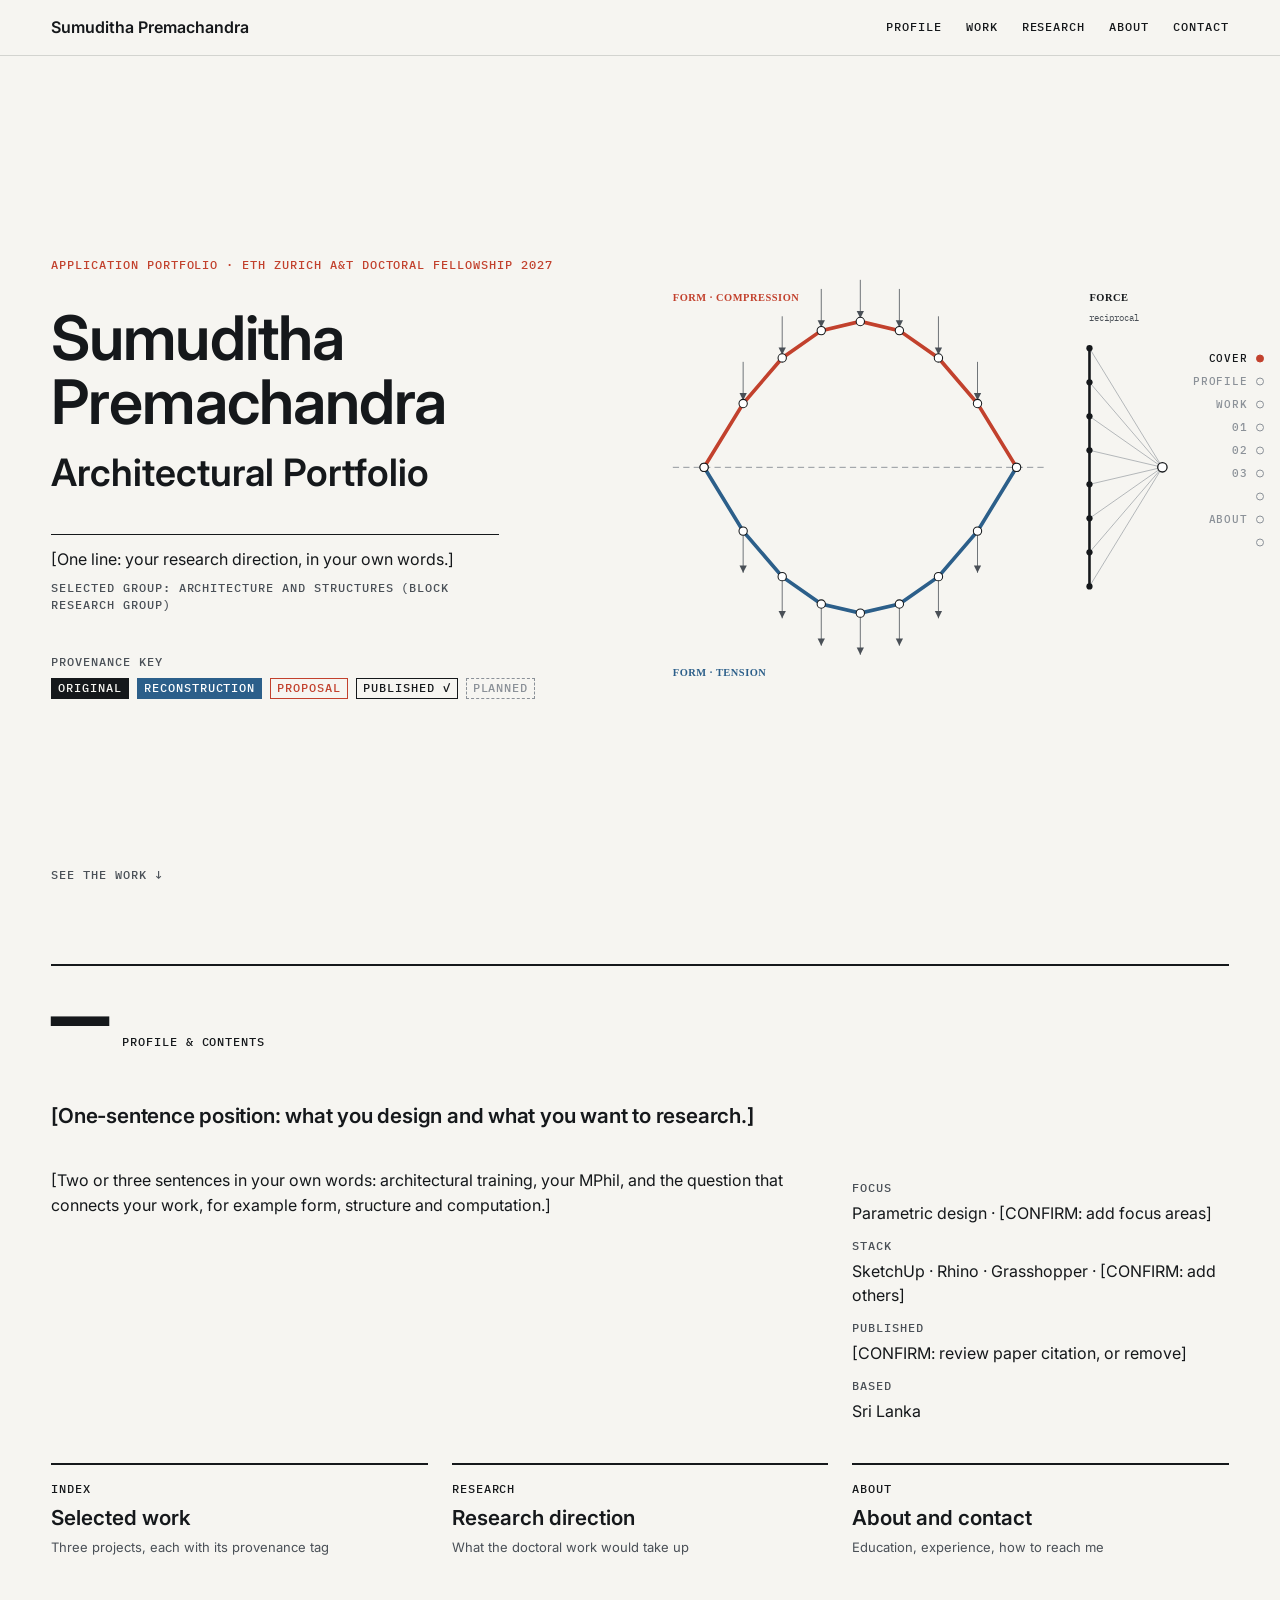
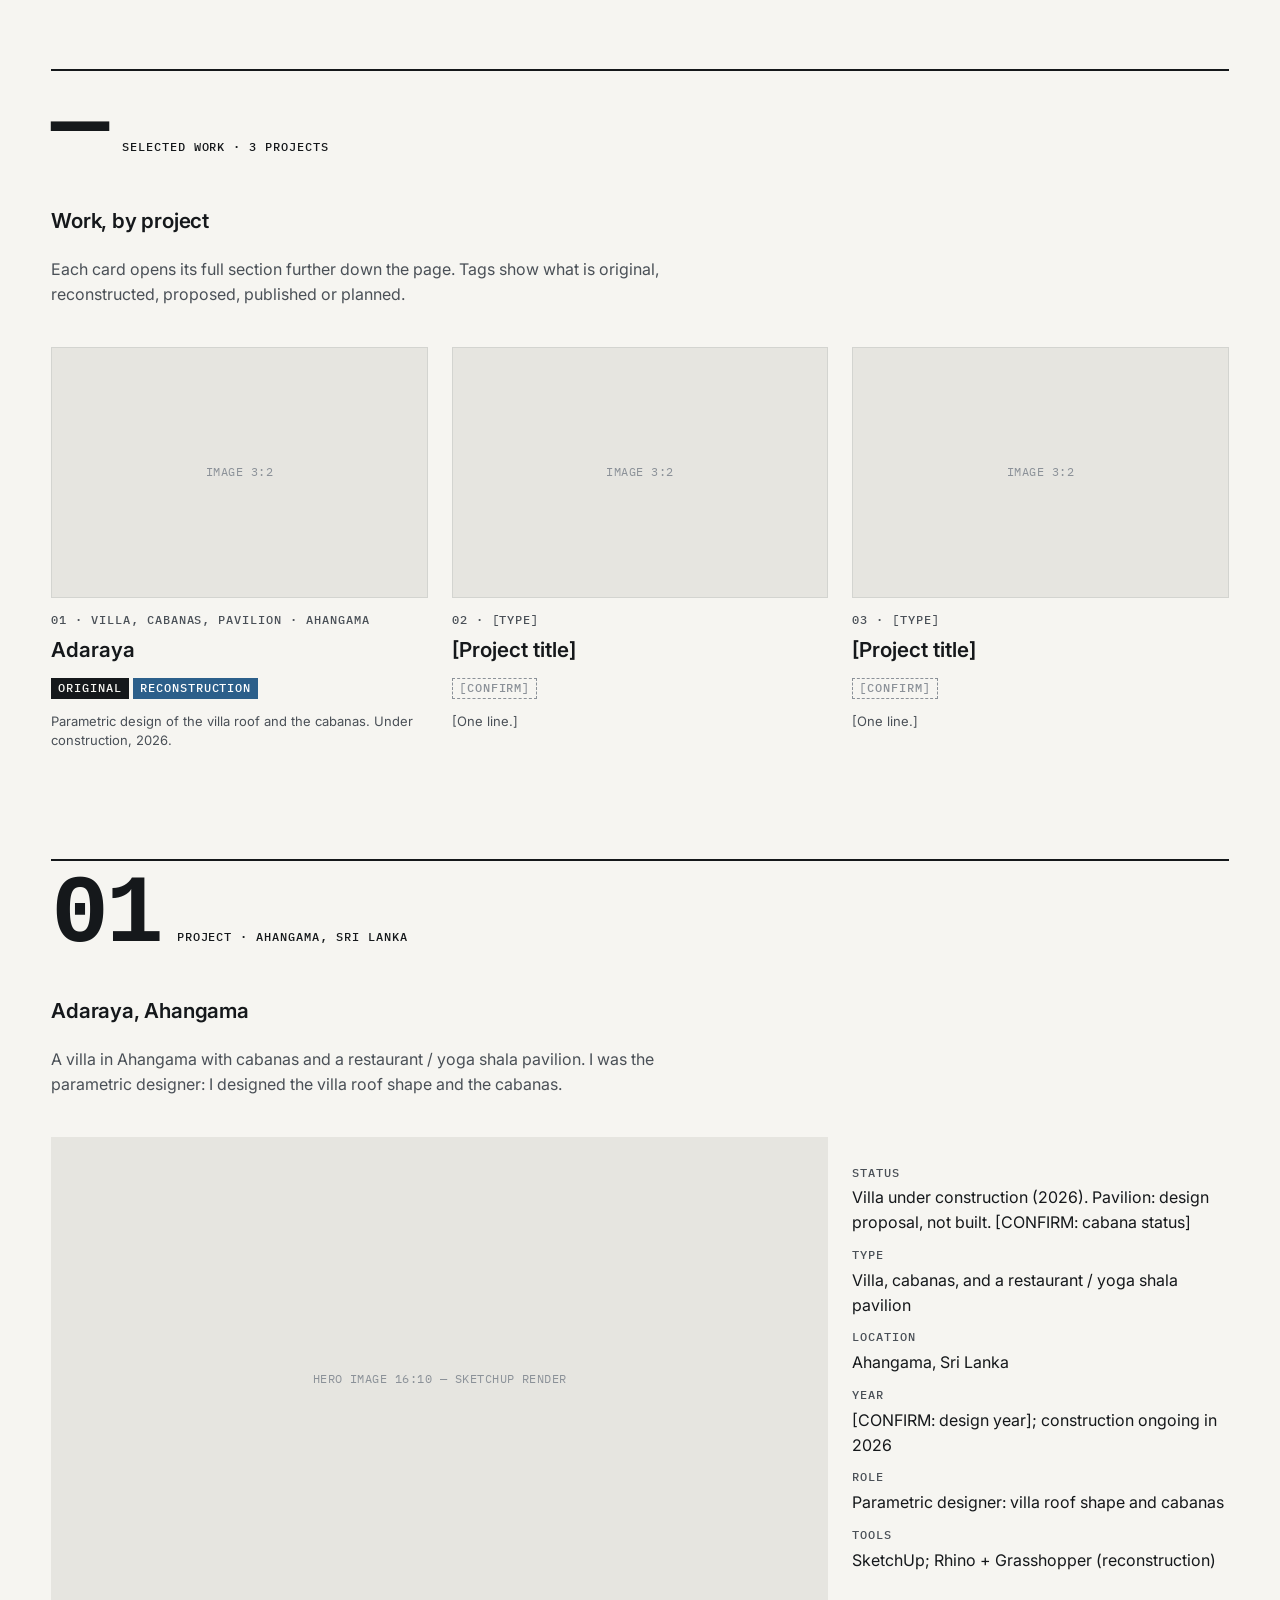
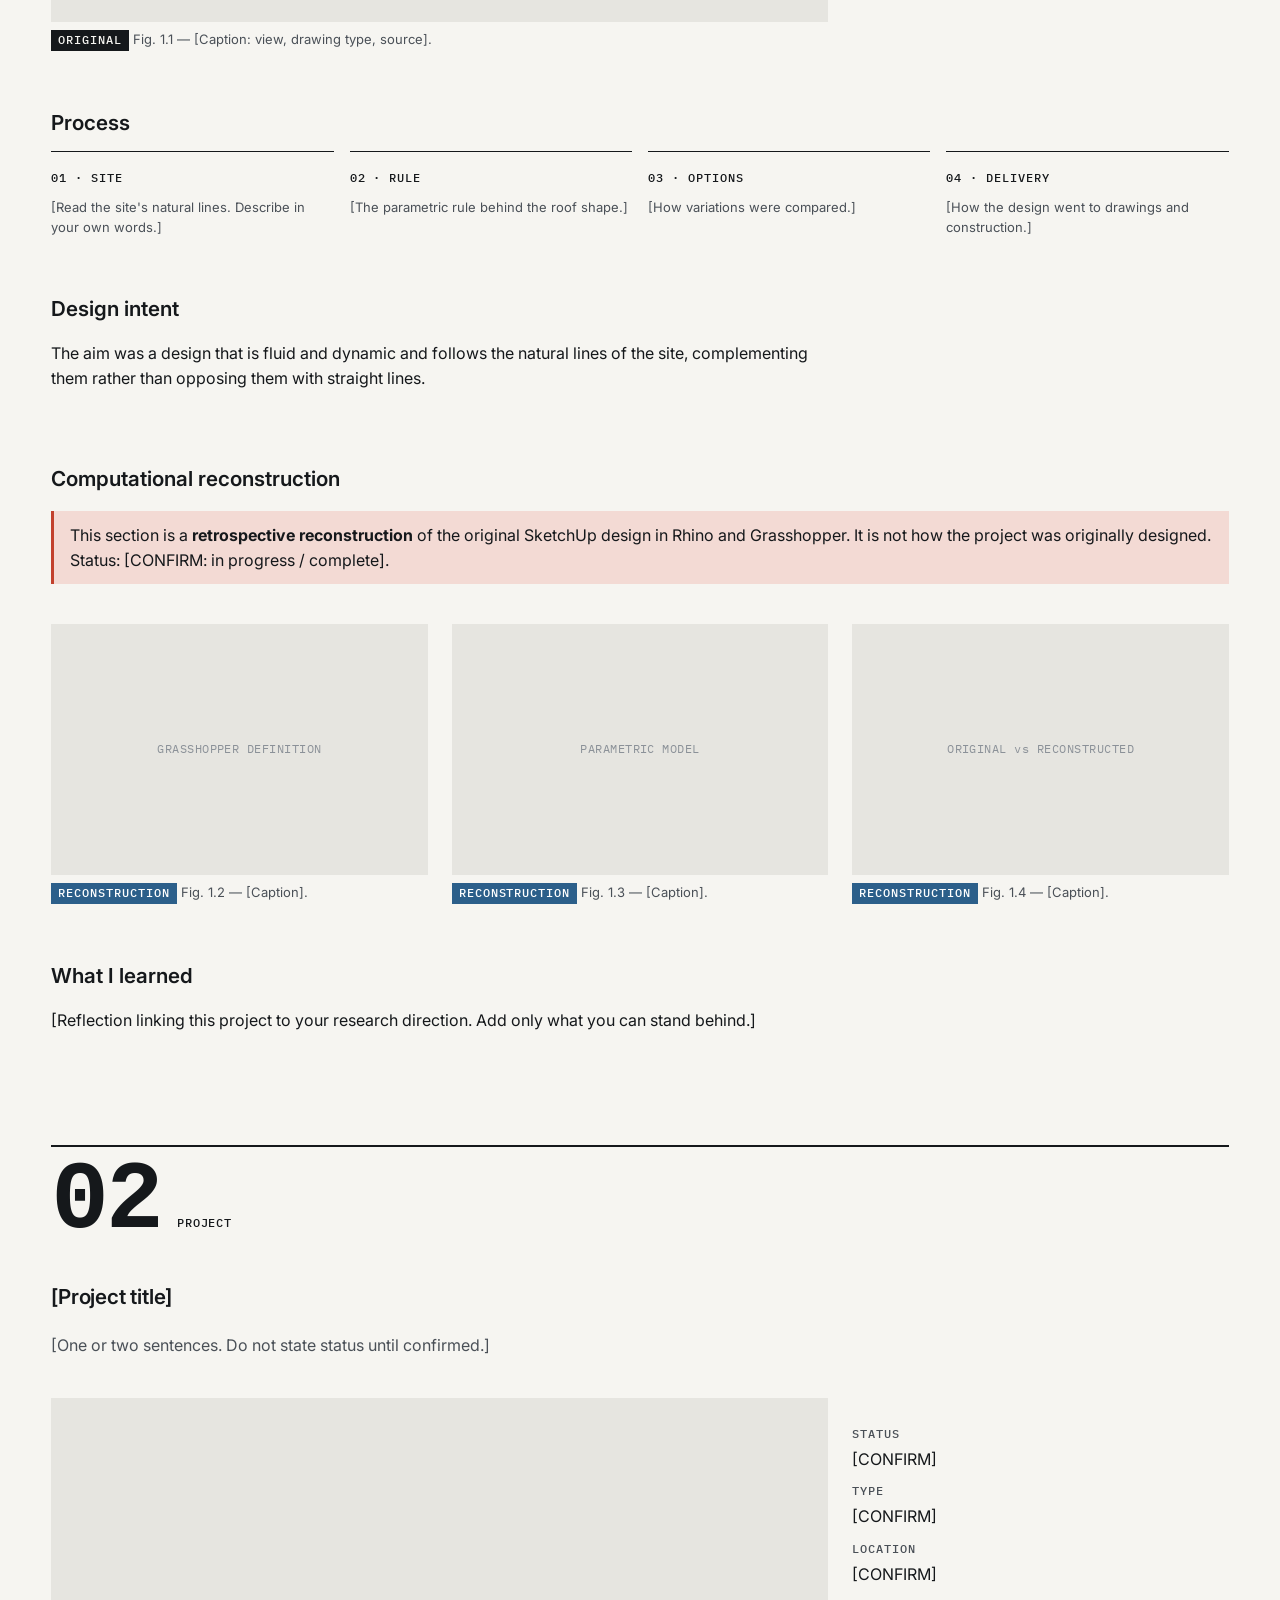
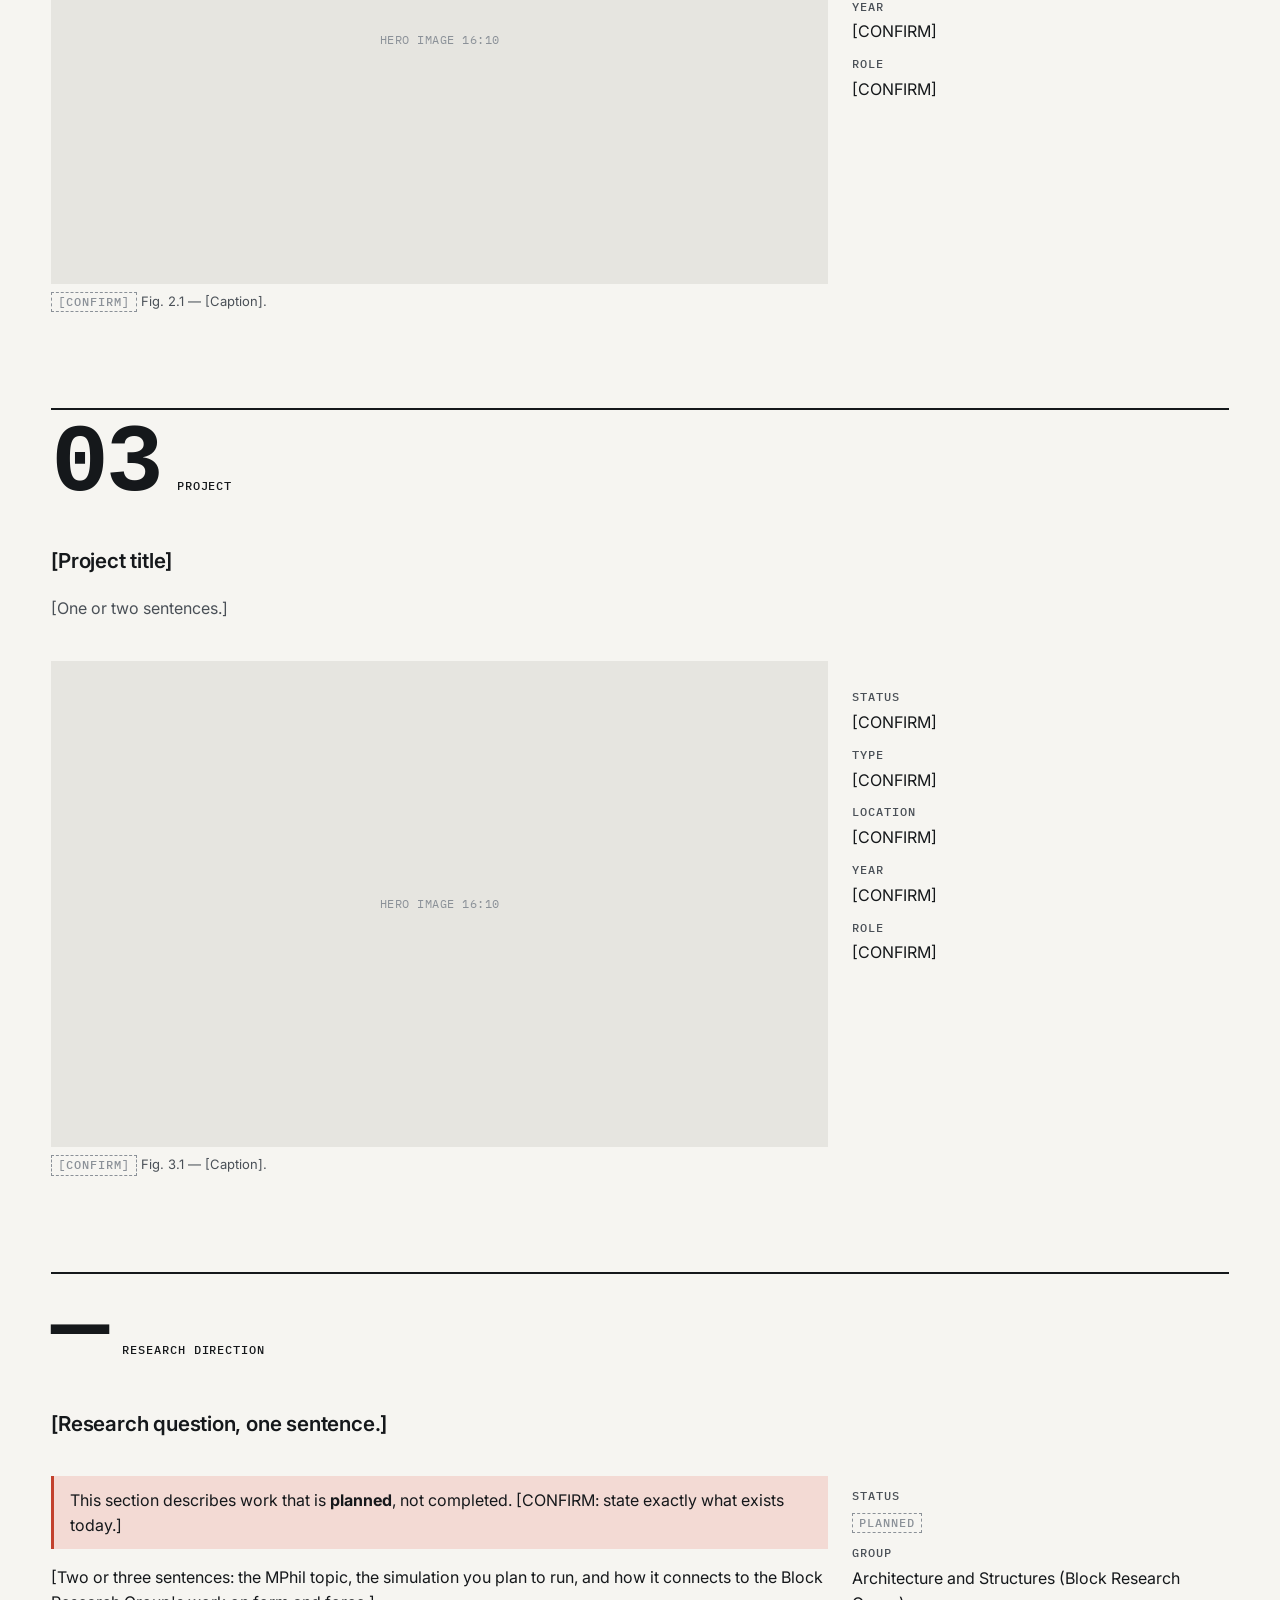
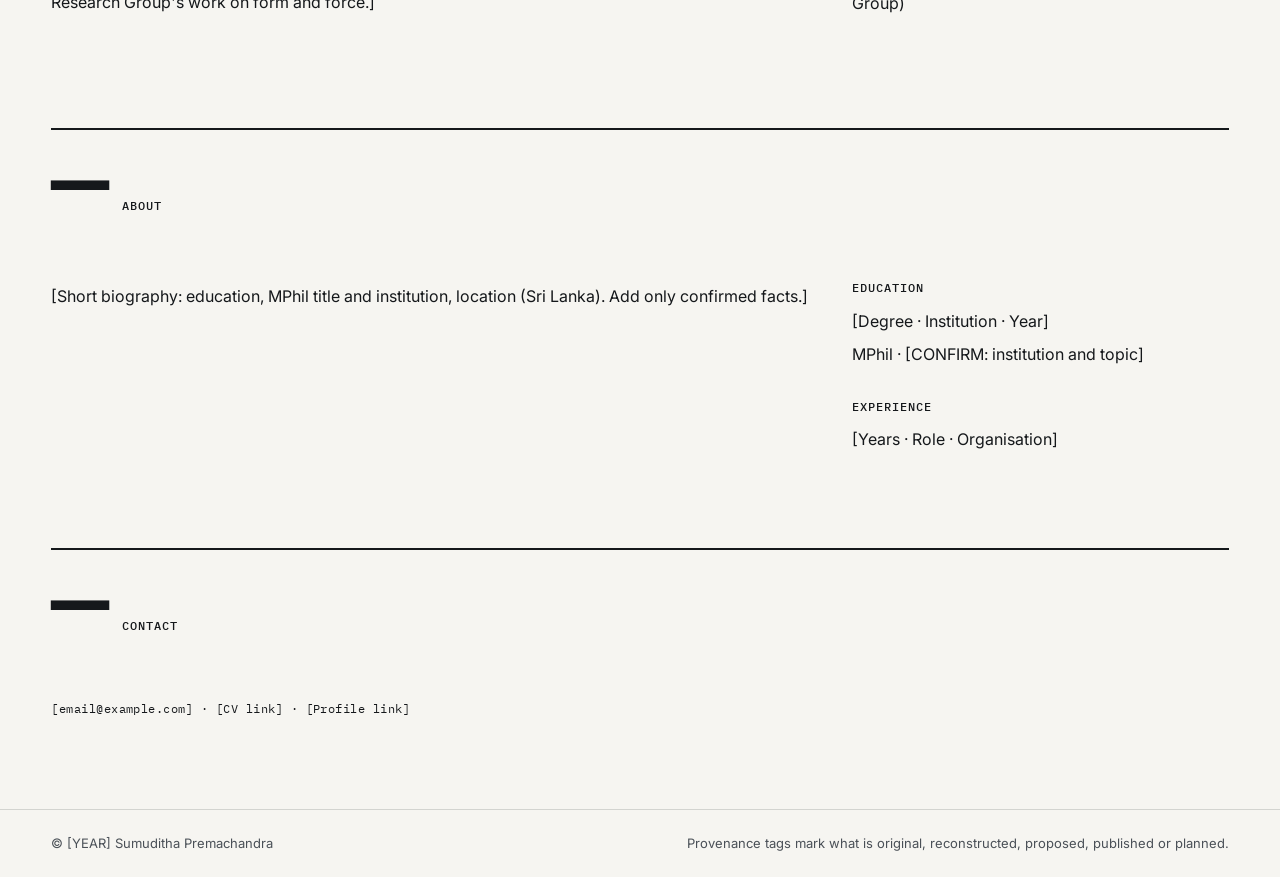
==== commit a4c574af: "Add profile and contents, project index, process strip and research section Co-Authored-By: Claude S" ====
--- a/index.html
+++ b/index.html
@@ -14,9 +14,9 @@
 <header class="pf-nav"><div class="pf-grid">
   <a class="brand" href="#top">Sumuditha Premachandra</a>
   <nav aria-label="Main"><ul class="pf-label">
-    <li><a href="#adaraya">01 Adaraya</a></li>
-    <li><a href="#project-2">02</a></li>
-    <li><a href="#project-3">03</a></li>
+    <li><a href="#profile">Profile</a></li>
+    <li><a href="#work">Work</a></li>
+    <li><a href="#research">Research</a></li>
     <li><a href="#about">About</a></li>
     <li><a href="#contact">Contact</a></li>
   </ul></nav>
@@ -24,9 +24,12 @@
 
 <nav class="pf-progress" aria-label="Section progress">
   <a href="#top" data-s="top" aria-label="Cover"><span>Cover</span></a>
+  <a href="#profile" data-s="profile" aria-label="Profile"><span>Profile</span></a>
+  <a href="#work" data-s="work" aria-label="Work index"><span>Work</span></a>
   <a href="#adaraya" data-s="adaraya" aria-label="01 Adaraya"><span>01</span></a>
   <a href="#project-2" data-s="project-2" aria-label="02"><span>02</span></a>
   <a href="#project-3" data-s="project-3" aria-label="03"><span>03</span></a>
+  <a href="#research" data-s="research" aria-label="Research"><span>Research</span></a>
   <a href="#about" data-s="about" aria-label="About"><span>About</span></a>
   <a href="#contact" data-s="contact" aria-label="Contact"><span>Contact</span></a>
 </nav>
@@ -52,8 +55,74 @@
     </div>
   </div>
   <div class="pf-cover__motif" role="img" aria-label="Form and force diagram: a compression arch in red above a tension chain in blue, with a reciprocal force polygon"><svg xmlns="http://www.w3.org/2000/svg" viewBox="0 0 100 84" width="100%" height="100%" ><line x1="4.00" y1="40.00" x2="76.00" y2="40.00" stroke="#8B9198" stroke-width="0.18" stroke-dasharray="1.2 0.8"/><polyline points="10.00,40.00 17.50,27.75 25.00,19.00 32.50,13.75 40.00,12.00 47.50,13.75 55.00,19.00 62.50,27.75 70.00,40.00" fill="none" stroke="#C2412D" stroke-width="0.7"/><polyline points="10.00,40.00 17.50,52.25 25.00,61.00 32.50,66.25 40.00,68.00 47.50,66.25 55.00,61.00 62.50,52.25 70.00,40.00" fill="none" stroke="#2C5F8A" stroke-width="0.7"/><line x1="17.50" y1="19.75" x2="17.50" y2="26.95" stroke="#4A5057" stroke-width="0.15"/><polygon points="16.80,25.75 18.20,25.75 17.50,27.15" fill="#4A5057"/><line x1="17.50" y1="53.05" x2="17.50" y2="60.25" stroke="#4A5057" stroke-width="0.15"/><polygon points="16.80,58.85 18.20,58.85 17.50,60.25" fill="#4A5057"/><line x1="25.00" y1="11.00" x2="25.00" y2="18.20" stroke="#4A5057" stroke-width="0.15"/><polygon points="24.30,17.00 25.70,17.00 25.00,18.40" fill="#4A5057"/><line x1="25.00" y1="61.80" x2="25.00" y2="69.00" stroke="#4A5057" stroke-width="0.15"/><polygon points="24.30,67.60 25.70,67.60 25.00,69.00" fill="#4A5057"/><line x1="32.50" y1="5.75" x2="32.50" y2="12.95" stroke="#4A5057" stroke-width="0.15"/><polygon points="31.80,11.75 33.20,11.75 32.50,13.15" fill="#4A5057"/><line x1="32.50" y1="67.05" x2="32.50" y2="74.25" stroke="#4A5057" stroke-width="0.15"/><polygon points="31.80,72.85 33.20,72.85 32.50,74.25" fill="#4A5057"/><line x1="40.00" y1="4.00" x2="40.00" y2="11.20" stroke="#4A5057" stroke-width="0.15"/><polygon points="39.30,10.00 40.70,10.00 40.00,11.40" fill="#4A5057"/><line x1="40.00" y1="68.80" x2="40.00" y2="76.00" stroke="#4A5057" stroke-width="0.15"/><polygon points="39.30,74.60 40.70,74.60 40.00,76.00" fill="#4A5057"/><line x1="47.50" y1="5.75" x2="47.50" y2="12.95" stroke="#4A5057" stroke-width="0.15"/><polygon points="46.80,11.75 48.20,11.75 47.50,13.15" fill="#4A5057"/><line x1="47.50" y1="67.05" x2="47.50" y2="74.25" stroke="#4A5057" stroke-width="0.15"/><polygon points="46.80,72.85 48.20,72.85 47.50,74.25" fill="#4A5057"/><line x1="55.00" y1="11.00" x2="55.00" y2="18.20" stroke="#4A5057" stroke-width="0.15"/><polygon points="54.30,17.00 55.70,17.00 55.00,18.40" fill="#4A5057"/><line x1="55.00" y1="61.80" x2="55.00" y2="69.00" stroke="#4A5057" stroke-width="0.15"/><polygon points="54.30,67.60 55.70,67.60 55.00,69.00" fill="#4A5057"/><line x1="62.50" y1="19.75" x2="62.50" y2="26.95" stroke="#4A5057" stroke-width="0.15"/><polygon points="61.80,25.75 63.20,25.75 62.50,27.15" fill="#4A5057"/><line x1="62.50" y1="53.05" x2="62.50" y2="60.25" stroke="#4A5057" stroke-width="0.15"/><polygon points="61.80,58.85 63.20,58.85 62.50,60.25" fill="#4A5057"/><circle cx="10.00" cy="40.00" r="0.8" fill="#fff" stroke="#15181B" stroke-width="0.2"/><circle cx="17.50" cy="27.75" r="0.8" fill="#fff" stroke="#15181B" stroke-width="0.2"/><circle cx="25.00" cy="19.00" r="0.8" fill="#fff" stroke="#15181B" stroke-width="0.2"/><circle cx="32.50" cy="13.75" r="0.8" fill="#fff" stroke="#15181B" stroke-width="0.2"/><circle cx="40.00" cy="12.00" r="0.8" fill="#fff" stroke="#15181B" stroke-width="0.2"/><circle cx="47.50" cy="13.75" r="0.8" fill="#fff" stroke="#15181B" stroke-width="0.2"/><circle cx="55.00" cy="19.00" r="0.8" fill="#fff" stroke="#15181B" stroke-width="0.2"/><circle cx="62.50" cy="27.75" r="0.8" fill="#fff" stroke="#15181B" stroke-width="0.2"/><circle cx="70.00" cy="40.00" r="0.8" fill="#fff" stroke="#15181B" stroke-width="0.2"/><circle cx="10.00" cy="40.00" r="0.8" fill="#fff" stroke="#15181B" stroke-width="0.2"/><circle cx="17.50" cy="52.25" r="0.8" fill="#fff" stroke="#15181B" stroke-width="0.2"/><circle cx="25.00" cy="61.00" r="0.8" fill="#fff" stroke="#15181B" stroke-width="0.2"/><circle cx="32.50" cy="66.25" r="0.8" fill="#fff" stroke="#15181B" stroke-width="0.2"/><circle cx="40.00" cy="68.00" r="0.8" fill="#fff" stroke="#15181B" stroke-width="0.2"/><circle cx="47.50" cy="66.25" r="0.8" fill="#fff" stroke="#15181B" stroke-width="0.2"/><circle cx="55.00" cy="61.00" r="0.8" fill="#fff" stroke="#15181B" stroke-width="0.2"/><circle cx="62.50" cy="52.25" r="0.8" fill="#fff" stroke="#15181B" stroke-width="0.2"/><circle cx="70.00" cy="40.00" r="0.8" fill="#fff" stroke="#15181B" stroke-width="0.2"/><line x1="98.00" y1="40.00" x2="84.00" y2="17.13" stroke="#8B9198" stroke-width="0.12"/><line x1="98.00" y1="40.00" x2="84.00" y2="23.67" stroke="#8B9198" stroke-width="0.12"/><line x1="98.00" y1="40.00" x2="84.00" y2="30.20" stroke="#8B9198" stroke-width="0.12"/><line x1="98.00" y1="40.00" x2="84.00" y2="36.73" stroke="#8B9198" stroke-width="0.12"/><line x1="98.00" y1="40.00" x2="84.00" y2="43.27" stroke="#8B9198" stroke-width="0.12"/><line x1="98.00" y1="40.00" x2="84.00" y2="49.80" stroke="#8B9198" stroke-width="0.12"/><line x1="98.00" y1="40.00" x2="84.00" y2="56.33" stroke="#8B9198" stroke-width="0.12"/><line x1="98.00" y1="40.00" x2="84.00" y2="62.87" stroke="#8B9198" stroke-width="0.12"/><line x1="84.00" y1="17.13" x2="84.00" y2="62.87" stroke="#15181B" stroke-width="0.5"/><circle cx="84" cy="17.13" r="0.6" fill="#15181B"/><circle cx="84" cy="23.67" r="0.6" fill="#15181B"/><circle cx="84" cy="30.20" r="0.6" fill="#15181B"/><circle cx="84" cy="36.73" r="0.6" fill="#15181B"/><circle cx="84" cy="43.27" r="0.6" fill="#15181B"/><circle cx="84" cy="49.80" r="0.6" fill="#15181B"/><circle cx="84" cy="56.33" r="0.6" fill="#15181B"/><circle cx="84" cy="62.87" r="0.6" fill="#15181B"/><circle cx="98" cy="40" r="0.9" fill="#fff" stroke="#15181B" stroke-width="0.25"/><text x="4.00" y="8.00" font-family="'IBM Plex Mono'" font-size="2.0" fill="#C2412D" text-anchor="start" font-weight="600" letter-spacing="0.1">FORM · COMPRESSION</text><text x="4.00" y="80.00" font-family="'IBM Plex Mono'" font-size="2.0" fill="#2C5F8A" text-anchor="start" font-weight="600" letter-spacing="0.1">FORM · TENSION</text><text x="84.00" y="8.00" font-family="'IBM Plex Mono'" font-size="2.0" fill="#15181B" text-anchor="start" font-weight="600" letter-spacing="0.1">FORCE</text><text x="84.00" y="12.00" font-family="'IBM Plex Mono'" font-size="1.7" fill="#4A5057" text-anchor="start" font-weight="400" letter-spacing="0.0">reciprocal</text></svg></div>
-  <a class="pf-cover__cue pf-label" href="#adaraya">Scroll ↓</a>
+  <a class="pf-cover__cue pf-label" href="#profile">See the work ↓</a>
 </div></section>
+
+
+<!-- PROFILE & CONTENTS -->
+<section id="profile" class="pf-project" data-section="profile">
+  <div class="pf-grid">
+    <div class="pf-divider"><span class="pf-divider__n">—</span><span class="pf-label">Profile &amp; contents</span></div>
+    <h2 class="pf-project__title">[One-sentence position: what you design and what you want to research.]</h2>
+    <div class="pf-main-col">
+      <p>[Two or three sentences in your own words: architectural training, your MPhil, and the question that connects your work, for example form, structure and computation.]</p>
+    </div>
+    <dl class="pf-side">
+      <dt class="pf-label">Focus</dt><dd>Parametric design · [CONFIRM: add focus areas]</dd>
+      <dt class="pf-label">Stack</dt><dd>SketchUp · Rhino · Grasshopper · [CONFIRM: add others]</dd>
+      <dt class="pf-label">Published</dt><dd>[CONFIRM: review paper citation, or remove]</dd>
+      <dt class="pf-label">Based</dt><dd>Sri Lanka</dd>
+    </dl>
+    <ol class="pf-contents pf-gap">
+      <li><a href="#work"><span class="pf-label">Index</span><b>Selected work</b><span class="pf-caption">Three projects, each with its provenance tag</span></a></li>
+      <li><a href="#research"><span class="pf-label">Research</span><b>Research direction</b><span class="pf-caption">What the doctoral work would take up</span></a></li>
+      <li><a href="#about"><span class="pf-label">About</span><b>About and contact</b><span class="pf-caption">Education, experience, how to reach me</span></a></li>
+    </ol>
+  </div>
+</section>
+
+<!-- WORK INDEX -->
+<section id="work" class="pf-project" data-section="work">
+  <div class="pf-grid">
+    <div class="pf-divider"><span class="pf-divider__n">—</span><span class="pf-label">Selected work · 3 projects</span></div>
+    <h2 class="pf-project__title">Work, by project</h2>
+    <p class="pf-project__lede">Each card opens its full section further down the page. Tags show what is original, reconstructed, proposed, published or planned.</p>
+    <a class="pf-card pf-card--index" href="#adaraya">
+      <figure class="pf-figure">
+        <div class="pf-figure__plate"><div class="pf-ph pf-annot">IMAGE 3:2</div></div>
+        <figcaption class="pf-figure__caption">
+          <span class="pf-label pf-muted">01 · Villa, cabanas, pavilion · Ahangama</span>
+          <h3>Adaraya</h3>
+          <span class="pf-label pf-tag pf-tag--original">Original</span>
+          <span class="pf-label pf-tag pf-tag--reconstruction">Reconstruction</span>
+          <p class="pf-caption">Parametric design of the villa roof and the cabanas. Under construction, 2026.</p>
+        </figcaption>
+      </figure>
+    </a>
+    <a class="pf-card pf-card--index" href="#project-2">
+      <figure class="pf-figure">
+        <div class="pf-figure__plate"><div class="pf-ph pf-annot">IMAGE 3:2</div></div>
+        <figcaption class="pf-figure__caption">
+          <span class="pf-label pf-muted">02 · [Type]</span>
+          <h3>[Project title]</h3>
+          <span class="pf-label pf-tag pf-tag--planned">[CONFIRM]</span>
+          <p class="pf-caption">[One line.]</p>
+        </figcaption>
+      </figure>
+    </a>
+    <a class="pf-card pf-card--index" href="#project-3">
+      <figure class="pf-figure">
+        <div class="pf-figure__plate"><div class="pf-ph pf-annot">IMAGE 3:2</div></div>
+        <figcaption class="pf-figure__caption">
+          <span class="pf-label pf-muted">03 · [Type]</span>
+          <h3>[Project title]</h3>
+          <span class="pf-label pf-tag pf-tag--planned">[CONFIRM]</span>
+          <p class="pf-caption">[One line.]</p>
+        </figcaption>
+      </figure>
+    </a>
+  </div>
+</section>
 
 <!-- 01 ADARAYA -->
 <section id="adaraya" class="pf-project" data-section="adaraya">
@@ -77,6 +146,16 @@
       <dt class="pf-label">Tools</dt><dd>SketchUp; Rhino + Grasshopper (reconstruction)</dd>
     </dl>
 
+    <div class="pf-block pf-gap">
+      <h3>Process</h3>
+      <ol class="pf-steps">
+        <li><span class="pf-label">01 · Site</span><p>[Read the site's natural lines. Describe in your own words.]</p></li>
+        <li><span class="pf-label">02 · Rule</span><p>[The parametric rule behind the roof shape.]</p></li>
+        <li><span class="pf-label">03 · Options</span><p>[How variations were compared.]</p></li>
+        <li><span class="pf-label">04 · Delivery</span><p>[How the design went to drawings and construction.]</p></li>
+      </ol>
+    </div>
+
     <div class="pf-block pf-main-col pf-gap">
       <h3>Design intent</h3>
       <p>The aim was a design that is fluid and dynamic and follows the natural lines of the site, complementing them rather than opposing them with straight lines.</p>
@@ -141,11 +220,33 @@
   </div>
 </section>
 
+<!-- RESEARCH -->
+<section id="research" class="pf-project" data-section="research">
+  <div class="pf-grid">
+    <div class="pf-divider"><span class="pf-divider__n">—</span><span class="pf-label">Research direction</span></div>
+    <h2 class="pf-project__title">[Research question, one sentence.]</h2>
+    <div class="pf-main-col">
+      <p class="pf-note">This section describes work that is <strong>planned</strong>, not completed. [CONFIRM: state exactly what exists today.]</p>
+      <p>[Two or three sentences: the MPhil topic, the simulation you plan to run, and how it connects to the Block Research Group's work on form and force.]</p>
+    </div>
+    <dl class="pf-side">
+      <dt class="pf-label">Status</dt><dd><span class="pf-label pf-tag pf-tag--planned">Planned</span></dd>
+      <dt class="pf-label">Group</dt><dd>Architecture and Structures (Block Research Group)</dd>
+    </dl>
+  </div>
+</section>
+
 <!-- ABOUT -->
 <section id="about" class="pf-project" data-section="about">
   <div class="pf-grid">
     <div class="pf-divider"><span class="pf-divider__n">—</span><span class="pf-label">About</span></div>
     <div class="pf-main-col"><p>[Short biography: education, MPhil title and institution, location (Sri Lanka). Add only confirmed facts.]</p></div>
+    <div class="pf-side">
+      <p class="pf-label">Education</p>
+      <ul class="pf-list"><li>[Degree · Institution · Year]</li><li>MPhil · [CONFIRM: institution and topic]</li></ul>
+      <p class="pf-label pf-gap">Experience</p>
+      <ul class="pf-list"><li>[Years · Role · Organisation]</li></ul>
+    </div>
   </div>
 </section>
 
--- a/styles.css
+++ b/styles.css
@@ -227,3 +227,23 @@
 .pf-nav .brand{max-width:9rem;line-height:1.2}
 @media(min-width:600px){.pf-nav .brand{max-width:none}}
 @media(min-width:1280px){.pf-cover__motif{padding-right:56px}}
+
+/* ---------- reference-format additions ---------- */
+.pf-project .pf-card--index{grid-column:1/-1}
+@media(min-width:600px){.pf-project .pf-card--index{grid-column:span 4}}
+.pf-card--index h3{margin:var(--pf-space-1) 0 var(--pf-space-2)}
+.pf-contents{list-style:none;padding:0;margin:0;display:grid;grid-template-columns:1fr;gap:0;border-top:var(--pf-line-hair) solid var(--pf-color-rule)}
+.pf-contents li{border-bottom:var(--pf-line-hair) solid var(--pf-color-rule)}
+.pf-contents a{display:grid;gap:var(--pf-space-1);padding:var(--pf-space-4) 0;text-decoration:none}
+.pf-contents b{font-size:var(--pf-type-h2-size);font-weight:600}
+.pf-contents a:hover b{color:var(--pf-color-param)}
+@media(min-width:1024px){
+  .pf-contents{grid-template-columns:repeat(3,1fr);column-gap:var(--pf-gutter);border-top:0}
+  .pf-contents li{border-top:var(--pf-line-cut) solid var(--pf-color-ink);border-bottom:0}
+}
+.pf-steps{list-style:none;padding:0;margin:0;display:grid;grid-template-columns:1fr;gap:var(--pf-space-4)}
+.pf-steps li{border-top:var(--pf-line-hair) solid var(--pf-color-ink);padding-top:var(--pf-space-3)}
+.pf-steps p{margin:var(--pf-space-2) 0 0;color:var(--pf-color-text-muted);font-size:var(--pf-type-caption-size)}
+@media(min-width:600px){.pf-steps{grid-template-columns:repeat(2,1fr)}}
+@media(min-width:1024px){.pf-steps{grid-template-columns:repeat(4,1fr)}}
+.pf-list{list-style:none;margin:var(--pf-space-2) 0 0;padding:0;display:grid;gap:var(--pf-space-2)}
